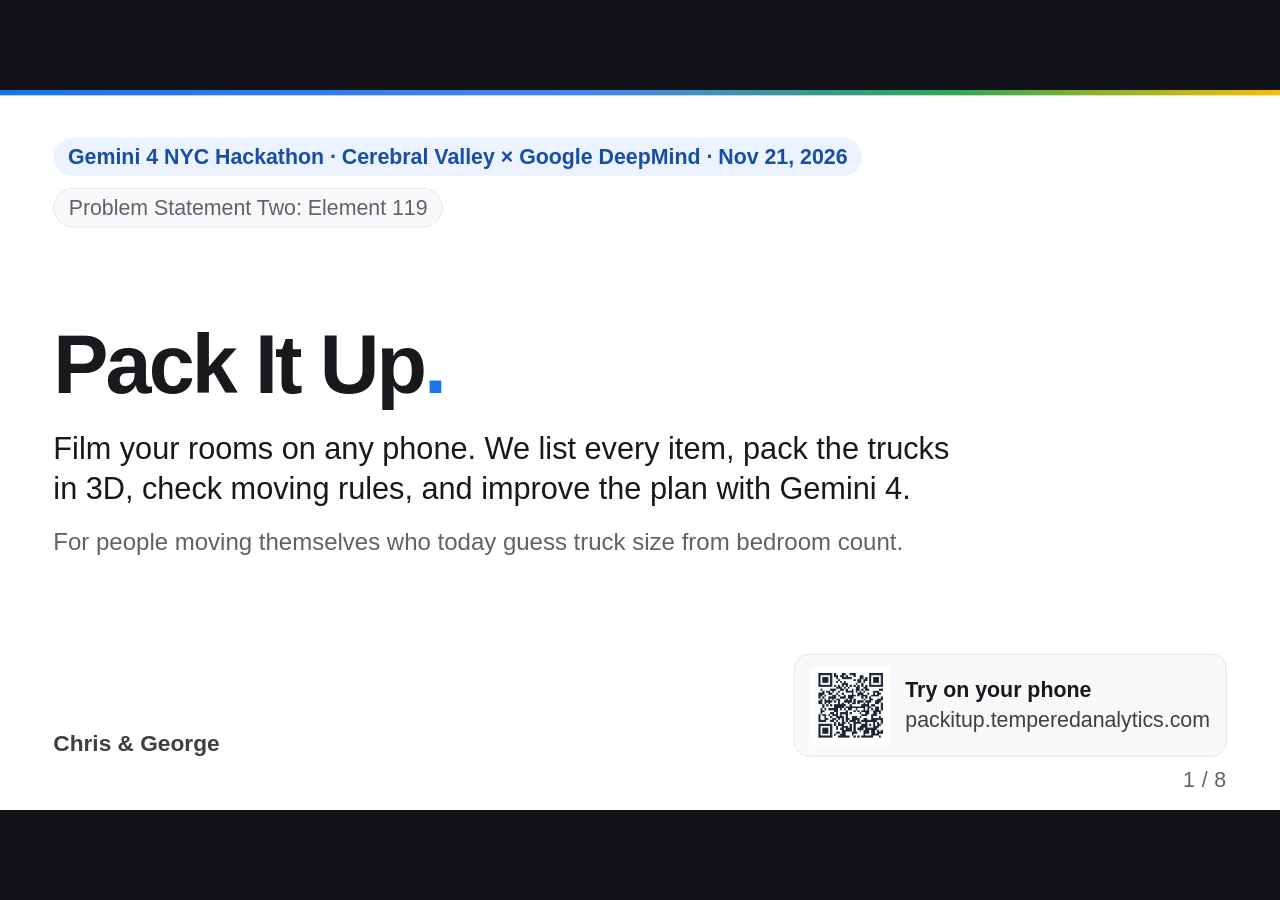
==== frontend/slides/index.html @ 06dc048f "Gemini-made judging deck and video copy; rule that demo outputs are made by Gemini - frontend/slides" ====
<!DOCTYPE html>
<!-- Generated by Gemini 4 Carbon (job `slides`, backend/llm/models.toml) on 2026-11-21 15:50 from scripts/slides/brief.md and prompt.md. Do not edit by hand: run python -m scripts.slides.build. -->
<html lang="en">
<head>
<meta charset="UTF-8">
<meta name="viewport" content="width=device-width, initial-scale=1.0">
<title>Pack It Up — Gemini 4 NYC Hackathon</title>
<style>
  :root {
    --bg-stage: #111318;
    --bg-slide: #FFFFFF;
    --surface: #F8F9FA;
    --surface-blue: #EDF3FE;
    --surface-green: #E6F4EA;
    --surface-amber: #FEF7E0;
    --ink: #17191C;
    --ink-body: #3C4043;
    --ink-muted: #5F6368;
    --blue: #1A73E8;
    --blue-dark: #174EA6;
    --blue-border: #AECBFA;
    --green: #137333;
    --green-border: #34A853;
    --amber-ink: #4A2C0A;
    --amber-border: #F9AB00;
    --border: #DADCE0;
    --font-sans: 'Google Sans', 'Product Sans', -apple-system, BlinkMacSystemFont, 'Segoe UI', Roboto, Helvetica, Arial, sans-serif;
    --font-mono: 'JetBrains Mono', ui-monospace, SFMono-Regular, Menlo, Monaco, Consolas, monospace;
  }

  * {
    box-sizing: border-box;
    margin: 0;
    padding: 0;
  }

  html, body {
    width: 100%;
    height: 100%;
    overflow: hidden;
    background: var(--bg-stage);
    font-family: var(--font-sans);
    color: var(--ink);
    -webkit-font-smoothing: antialiased;
    user-select: none;
  }

  #deck {
    width: 1920px;
    height: 1080px;
    position: fixed;
    left: 50%;
    top: 50%;
    transform: translate(-50%, -50%) scale(var(--scale, 1));
    transform-origin: center center;
  }

  .slide {
    width: 1920px;
    height: 1080px;
    background: var(--bg-slide);
    display: none;
    flex-direction: column;
    justify-content: space-between;
    padding: 56px 80px 80px 80px;
    position: relative;
    overflow: hidden;
  }

  .slide.active {
    display: flex;
  }

  /* Top accent bar */
  .slide::before {
    content: '';
    position: absolute;
    top: 0;
    left: 0;
    right: 0;
    height: 8px;
    background: linear-gradient(90deg, #1A73E8 0%, #4285F4 45%, #34A853 75%, #FBBC04 100%);
  }

  .slide-num {
    position: absolute;
    bottom: 26px;
    right: 80px;
    font-size: 32px;
    font-weight: 500;
    color: var(--ink-muted);
    font-variant-numeric: tabular-nums;
    letter-spacing: 0.02em;
  }

  /* Typography */
  h1 {
    font-size: 124px;
    font-weight: 800;
    line-height: 1.02;
    letter-spacing: -0.035em;
    color: var(--ink);
  }

  h2 {
    font-size: 64px;
    font-weight: 750;
    line-height: 1.08;
    letter-spacing: -0.025em;
    color: var(--ink);
  }

  p {
    font-size: 36px;
    line-height: 1.38;
    color: var(--ink-body);
  }

  code {
    font-family: var(--font-mono);
    font-size: 32px;
    background: rgba(26, 115, 232, 0.10);
    color: var(--blue-dark);
    padding: 2px 10px;
    border-radius: 8px;
    font-weight: 500;
  }

  a {
    color: var(--blue);
    text-decoration: none;
    user-select: text;
  }

  a:hover {
    text-decoration: underline;
  }

  /* Common Header Bar */
  .top-bar {
    display: flex;
    align-items: baseline;
    justify-content: space-between;
    gap: 32px;
    margin-bottom: 28px;
    flex-shrink: 0;
  }

  .pill {
    display: inline-flex;
    align-items: center;
    gap: 12px;
    font-size: 32px;
    font-weight: 600;
    padding: 10px 22px;
    border-radius: 999px;
    background: var(--surface-blue);
    color: var(--blue-dark);
  }

  .pill-neutral {
    background: var(--surface);
    color: var(--ink-muted);
    border: 1px solid var(--border);
    font-weight: 500;
  }

  /* Slide 1: Cover */
  .cover-top {
    display: flex;
    flex-wrap: wrap;
    align-items: center;
    gap: 18px;
    margin-top: 16px;
  }

  .cover-center {
    max-width: 1420px;
    margin: auto 0;
  }

  .cover-dot {
    color: var(--blue);
  }

  .cover-promise {
    font-size: 46px;
    font-weight: 500;
    line-height: 1.32;
    color: var(--ink);
    margin-top: 32px;
    max-width: 1360px;
  }

  .cover-sub {
    font-size: 36px;
    color: var(--ink-muted);
    margin-top: 24px;
  }

  .cover-bottom {
    display: flex;
    align-items: flex-end;
    justify-content: space-between;
    gap: 40px;
  }

  .team-line {
    font-size: 34px;
    font-weight: 600;
    color: var(--ink-body);
  }

  .qr-mini-card {
    display: flex;
    align-items: center;
    gap: 22px;
    background: var(--surface);
    border: 1px solid var(--border);
    border-radius: 22px;
    padding: 16px 24px;
  }

  .qr-mini-card img {
    width: 120px;
    height: 120px;
    display: block;
    border-radius: 8px;
  }

  .qr-mini-text {
    font-size: 32px;
    line-height: 1.28;
    color: var(--ink-body);
  }

  .qr-mini-text strong {
    display: block;
    color: var(--ink);
    font-weight: 700;
    margin-bottom: 4px;
  }

  /* Slide 2: Pipeline */
  .flow-wrap {
    display: flex;
    flex-direction: column;
    gap: 24px;
    flex: 1;
    justify-content: center;
  }

  .flow-row-4 {
    display: grid;
    grid-template-columns: repeat(4, 1fr);
    gap: 24px;
  }

  .flow-row-3 {
    display: grid;
    grid-template-columns: repeat(3, 1fr);
    gap: 24px;
  }

  .step-card {
    background: var(--surface);
    border: 1px solid var(--border);
    border-radius: 24px;
    padding: 26px 28px;
    display: flex;
    flex-direction: column;
    gap: 14px;
  }

  .step-card.ai-step {
    background: #F4F8FE;
    border: 2px solid var(--blue-border);
  }

  .step-head {
    display: flex;
    align-items: center;
    gap: 14px;
  }

  .step-idx {
    width: 48px;
    height: 48px;
    border-radius: 14px;
    background: var(--ink);
    color: #FFFFFF;
    font-size: 32px;
    font-weight: 700;
    display: inline-flex;
    align-items: center;
    justify-content: center;
    flex-shrink: 0;
  }

  .ai-step .step-idx {
    background: var(--blue);
  }

  .step-title {
    font-size: 36px;
    font-weight: 750;
    color: var(--ink);
    letter-spacing: -0.015em;
  }

  .model-tag {
    display: flex;
    flex-direction: column;
    align-items: flex-start;
    gap: 6px;
  }

  .model-name {
    font-size: 32px;
    font-weight: 700;
    color: var(--blue-dark);
  }

  .step-desc {
    font-size: 32px;
    line-height: 1.32;
    color: var(--ink-body);
  }

  /* Two-column Split Slides */
  .split {
    display: grid;
    align-items: center;
    gap: 64px;
    flex: 1;
    min-height: 0;
  }

  .split-capture {
    grid-template-columns: 1fr 500px;
  }

  .split-review {
    grid-template-columns: 790px 1fr;
    gap: 56px;
  }

  .split-neon {
    grid-template-columns: 590px 1fr;
    gap: 52px;
  }

  .split-models {
    grid-template-columns: 970px 1fr;
    gap: 44px;
  }

  .split-try {
    grid-template-columns: 1fr 540px;
    gap: 80px;
  }

  .copy-col {
    display: flex;
    flex-direction: column;
    align-items: flex-start;
    gap: 26px;
  }

  .callout-box {
    background: var(--surface);
    border: 1px solid var(--border);
    border-left: 7px solid var(--blue);
    border-radius: 18px;
    padding: 24px 28px;
    width: 100%;
  }

  .callout-box strong {
    display: block;
    font-size: 34px;
    color: var(--ink);
    margin-bottom: 6px;
  }

  .callout-box span {
    font-size: 34px;
    line-height: 1.35;
    color: var(--ink-body);
  }

  /* Phone & Desktop Frames */
  .phone-pair {
    display: flex;
    align-items: center;
    justify-content: center;
    gap: 36px;
  }

  .phone-frame {
    background: #17191C;
    padding: 14px;
    border-radius: 42px;
    box-shadow: 0 24px 56px rgba(17, 19, 24, 0.16);
    border: 2px solid #2D3136;
    display: inline-block;
  }

  .phone-frame img {
    height: 856px;
    width: auto;
    display: block;
    border-radius: 30px;
  }

  .phone-pair .phone-frame img {
    height: 836px;
    width: auto;
  }

  .desktop-frame {
    background: var(--surface);
    border: 2px solid var(--border);
    border-radius: 22px;
    overflow: hidden;
    box-shadow: 0 24px 60px rgba(17, 19, 24, 0.12);
    width: 100%;
  }

  .desktop-bar {
    height: 34px;
    background: #EBEEF2;
    border-bottom: 1px solid var(--border);
    display: flex;
    align-items: center;
    padding: 0 18px;
    gap: 10px;
  }

  .dot {
    width: 12px;
    height: 12px;
    border-radius: 50%;
    background: #C4C7CC;
  }

  .desktop-frame img {
    width: 100%;
    height: auto;
    display: block;
  }

  /* Slide 5: Score Comparison */
  .compare-stack {
    display: flex;
    flex-direction: column;
    gap: 18px;
    width: 100%;
  }

  .compare-card {
    border-radius: 20px;
    padding: 22px 26px;
    background: var(--surface);
    border: 1px solid var(--border);
  }

  .compare-card.after {
    background: var(--surface-green);
    border: 2px solid var(--green-border);
  }

  .compare-label {
    font-size: 32px;
    font-weight: 600;
    color: var(--ink-muted);
    margin-bottom: 4px;
  }

  .compare-card.after .compare-label {
    color: var(--green);
  }

  .compare-main {
    font-size: 42px;
    font-weight: 800;
    color: var(--ink);
    letter-spacing: -0.02em;
  }

  .compare-card.after .compare-main {
    color: #0D652D;
  }

  .compare-sub {
    font-size: 32px;
    font-weight: 500;
    color: var(--ink-body);
    margin-top: 4px;
  }

  .compare-card.after .compare-sub {
    color: var(--green);
    font-weight: 600;
  }

  /* Tables (Slides 6 & 7) */
  table {
    width: 100%;
    border-collapse: separate;
    border-spacing: 0;
    border: 1px solid var(--border);
    border-radius: 20px;
    overflow: hidden;
    background: #FFFFFF;
  }

  th, td {
    text-align: left;
    padding: 14px 22px;
    font-size: 32px;
    line-height: 1.26;
    border-bottom: 1px solid var(--border);
    vertical-align: top;
  }

  tr:last-child td {
    border-bottom: none;
  }

  th {
    background: var(--surface);
    font-weight: 700;
    color: var(--ink);
  }

  td {
    color: var(--ink-body);
  }

  td.model-col, td.metric-col {
    font-weight: 700;
    color: var(--ink);
  }

  tr.highlight-row td {
    background: var(--surface-blue);
    color: var(--blue-dark);
    font-weight: 700;
  }

  .caption-line {
    font-size: 32px;
    color: var(--ink-muted);
    margin-top: 16px;
  }

  /* Slide 7: Caveats */
  .eval-wrap {
    display: flex;
    flex-direction: column;
    justify-content: space-between;
    gap: 20px;
    flex: 1;
  }

  .caveat-banner {
    background: var(--surface-amber);
    border: 2px solid var(--amber-border);
    border-radius: 18px;
    padding: 18px 26px;
    font-size: 32px;
    line-height: 1.3;
    color: var(--amber-ink);
  }

  .caveat-banner strong {
    font-weight: 750;
  }

  /* Slide 8: Try It */
  .link-stack {
    display: flex;
    flex-direction: column;
    gap: 22px;
    width: 100%;
  }

  .link-card {
    padding: 24px 30px;
    border-radius: 22px;
    background: var(--surface);
    border: 1px solid var(--border);
  }

  .link-card.primary {
    background: var(--surface-blue);
    border: 2px solid var(--blue-border);
  }

  .link-label {
    font-size: 32px;
    font-weight: 600;
    color: var(--ink-muted);
    margin-bottom: 6px;
  }

  .link-card.primary .link-label {
    color: var(--blue-dark);
  }

  .link-url {
    font-size: 38px;
    font-weight: 750;
    word-break: break-all;
  }

  .qr-hero-card {
    background: #FFFFFF;
    border: 2px solid var(--border);
    border-radius: 32px;
    padding: 38px;
    text-align: center;
    box-shadow: 0 24px 60px rgba(17, 19, 24, 0.08);
  }

  .qr-hero-card img {
    width: 420px;
    height: 420px;
    display: block;
    margin: 0 auto;
    border-radius: 12px;
  }

  .qr-hero-label {
    font-size: 34px;
    font-weight: 700;
    color: var(--ink);
    margin-top: 22px;
  }

  @page {
    size: 1920px 1080px;
    margin: 0;
  }

  @media print {
    html, body {
      width: 1920px !important;
      height: auto !important;
      overflow: visible !important;
      background: #FFFFFF !important;
      -webkit-print-color-adjust: exact !important;
      print-color-adjust: exact !important;
    }

    #deck {
      position: static !important;
      width: 1920px !important;
      height: auto !important;
      transform: none !important;
    }

    .slide {
      display: flex !important;
      width: 1920px !important;
      height: 1080px !important;
      page-break-after: always !important;
      break-after: page !important;
      page-break-inside: avoid !important;
      break-inside: avoid !important;
    }

    .slide:last-child {
      page-break-after: auto !important;
      break-after: auto !important;
    }
  }
</style>
</head>
<body>

<main id="deck">

  <!-- Slide 1: Cover -->
  <section class="slide active" data-n="1">
    <div class="cover-top">
      <span class="pill">Gemini 4 NYC Hackathon · Cerebral Valley × Google DeepMind · Nov 21, 2026</span>
      <span class="pill pill-neutral">Problem Statement Two: Element 119</span>
    </div>

    <div class="cover-center">
      <h1>Pack It Up<span class="cover-dot">.</span></h1>
      <p class="cover-promise">
        Film your rooms on any phone. We list every item, pack the trucks in 3D, check moving rules, and improve the plan with Gemini 4.
      </p>
      <p class="cover-sub">
        For people moving themselves who today guess truck size from bedroom count.
      </p>
    </div>

    <div class="cover-bottom">
      <div class="team-line">Chris &amp; George</div>
      <div class="qr-mini-card">
        <img src="qr.png" alt="QR code for Pack It Up">
        <div class="qr-mini-text">
          <strong>Try on your phone</strong>
          packitup.temperedanalytics.com
        </div>
      </div>
    </div>

    <div class="slide-num">1 / 8</div>
  </section>

  <!-- Slide 2: How it works -->
  <section class="slide" data-n="2">
    <div class="top-bar">
      <h2>How it works</h2>
      <span class="pill">Phone footage to rule-checked 3D load</span>
    </div>

    <div class="flow-wrap">
      <div class="flow-row-4">
        <div class="step-card">
          <div class="step-head">
            <span class="step-idx">1</span>
            <span class="step-title">Film</span>
          </div>
          <p class="step-desc">Shoot photos or short clips per room on your phone.</p>
        </div>

        <div class="step-card ai-step">
          <div class="step-head">
            <span class="step-idx">2</span>
            <span class="step-title">Read</span>
          </div>
          <div class="model-tag">
            <span class="model-name">Gemini 4 Hydrogen</span>
            <code>gemini-4-hydrogen</code>
          </div>
          <p class="step-desc">One call per file: items, sizes, materials, handling flags.</p>
        </div>

        <div class="step-card ai-step">
          <div class="step-head">
            <span class="step-idx">3</span>
            <span class="step-title">Settle gaps</span>
          </div>
          <div class="model-tag">
            <span class="model-name">Gemini Decisions API</span>
            <code>gemini-decision-1</code>
          </div>
          <p class="step-desc">Applies confident answers; asks you the rest.</p>
        </div>

        <div class="step-card">
          <div class="step-head">
            <span class="step-idx">4</span>
            <span class="step-title">Check list</span>
          </div>
          <p class="step-desc">Edit counts, Move / Stays / Sell / Toss, or add missed items.</p>
        </div>
      </div>

      <div class="flow-row-3">
        <div class="step-card">
          <div class="step-head">
            <span class="step-idx">5</span>
            <span class="step-title">Pack &amp; score</span>
          </div>
          <p class="step-desc">3D solver packs; checker tests fit, 75% support, fragile, balance, doorways.</p>
        </div>

        <div class="step-card ai-step">
          <div class="step-head">
            <span class="step-idx">6</span>
            <span class="step-title">Improve plan</span>
          </div>
          <div class="model-tag">
            <span class="model-name">Gemini 4 Neon</span>
            <code>gemini-4-neon</code>
          </div>
          <p class="step-desc">Tunes solver settings up to 3 rounds; keeps best 0-violation load.</p>
        </div>

        <div class="step-card">
          <div class="step-head">
            <span class="step-idx">7</span>
            <span class="step-title">Inspect calls</span>
          </div>
          <p class="step-desc">Models page shows which Gemini model did every job.</p>
        </div>
      </div>
    </div>

    <div class="slide-num">2 / 8</div>
  </section>

  <!-- Slide 3: Film -->
  <section class="slide" data-n="3">
    <div class="split split-capture">
      <div class="copy-col">
        <span class="pill">Step 1 · /app/capture.html</span>
        <h2>Film your rooms</h2>
        <p>
          Take photos or short clips on any phone. Gemini 4 Hydrogen (<code>gemini-4-hydrogen</code>) reads each file in one call for catalog matches, size estimates, materials, and handling flags.
        </p>
        <div class="callout-box">
          <strong>Example move filmed at the venue today</strong>
          <span>2 rooms (1 clip + 1 photo each) → 52 items + 16 boxes (68 pieces).</span>
        </div>
      </div>

      <div style="display:flex; justify-content:center;">
        <div class="phone-frame">
          <img src="shots/capture.png" alt="Phone capture page showing 2 rooms filmed with 52 items and 16 boxes">
        </div>
      </div>
    </div>

    <div class="slide-num">3 / 8</div>
  </section>

  <!-- Slide 4: Check the list -->
  <section class="slide" data-n="4">
    <div class="split split-review">
      <div class="copy-col">
        <span class="pill">Steps 3 &amp; 4 · /app/review.html</span>
        <h2>Settle gaps &amp; check the list</h2>
        <p>
          Gemini Decisions API (<code>gemini-decision-1</code>) answers clear gap questions—same sofa seen twice, closer size, built-in shelving—and asks you the rest (11 answered here).
        </p>
        <p>
          Change quantities, mark Move / Stays / Sell / Toss, or add an item the camera missed.
        </p>
      </div>

      <div class="phone-pair">
        <div class="phone-frame">
          <img src="shots/review_answers.png" alt="Phone review page showing answered gap questions from the person and Decisions API">
        </div>
        <div class="phone-frame">
          <img src="shots/review_items.png" alt="Phone review page showing item sizes, weights, handling flags, and an added upright piano">
        </div>
      </div>
    </div>

    <div class="slide-num">4 / 8</div>
  </section>

  <!-- Slide 5: Neon plans the load -->
  <section class="slide" data-n="5">
    <div class="split split-neon">
      <div class="copy-col">
        <span class="pill">Steps 5 &amp; 6 · gemini-4-neon</span>
        <h2>Neon plans the load</h2>

        <div class="compare-stack">
          <div class="compare-card">
            <div class="compare-label">Plain solve</div>
            <div class="compare-main">2 × U-Haul 26 ft</div>
            <div class="compare-sub">Score 91.5 / 100 · 0 rules broken</div>
          </div>

          <div class="compare-card after">
            <div class="compare-label">After Gemini 4 Neon</div>
            <div class="compare-main">1 × U-Haul 26 ft</div>
            <div class="compare-sub">Score 95.2 / 100 · 0 rules broken</div>
          </div>
        </div>

        <p style="font-size:33px;">
          Gemini 4 Neon adjusts solver settings across 3 rounds, fitting all 68 pieces into one truck with no rules broken.
        </p>
      </div>

      <div>
        <div class="desktop-frame">
          <div class="desktop-bar">
            <span class="dot"></span><span class="dot"></span><span class="dot"></span>
          </div>
          <img src="shots/plan_neon.png" alt="3D truck plan after Gemini 4 Neon showing 1 U-Haul 26 ft truck, score 95.2, and 0 rule violations">
        </div>
      </div>
    </div>

    <div class="slide-num">5 / 8</div>
  </section>

  <!-- Slide 6: Which model did what -->
  <section class="slide" data-n="6">
    <div class="top-bar">
      <h2>Which model did what</h2>
      <span class="pill">This slide deck was made with Gemini 4 Carbon</span>
    </div>

    <div class="split split-models">
      <div>
        <table>
          <thead>
            <tr>
              <th style="width:58%;">Job</th>
              <th style="width:42%;">Model</th>
            </tr>
          </thead>
          <tbody>
            <tr>
              <td>Read photos and clips into an inventory</td>
              <td class="model-col">Gemini 4 Hydrogen</td>
            </tr>
            <tr>
              <td>Answer gap questions with calibrated confidence</td>
              <td class="model-col">Gemini Decisions API (<code>gemini-decision-1</code>)</td>
            </tr>
            <tr>
              <td>Improve the packing plan from the checker's result</td>
              <td class="model-col">Gemini 4 Neon</td>
            </tr>
            <tr>
              <td>Moving-supply shopping agent (Shopify <code>shop.dev</code> bonus track)</td>
              <td class="model-col">Gemini 4 Neon</td>
            </tr>
            <tr>
              <td>Narration of the demo video</td>
              <td class="model-col">Gemini text-to-speech</td>
            </tr>
            <tr class="highlight-row">
              <td>This slide deck</td>
              <td>Gemini 4 Carbon</td>
            </tr>
          </tbody>
        </table>
      </div>

      <div>
        <div class="desktop-frame">
          <div class="desktop-bar">
            <span class="dot"></span><span class="dot"></span><span class="dot"></span>
          </div>
          <img src="shots/models.png" alt="Models page showing calls, time and tokens per Gemini model">
        </div>
        <div class="caption-line">Every move logs its calls on <code>/app/models.html</code>.</div>
      </div>
    </div>

    <div class="slide-num">6 / 8</div>
  </section>

  <!-- Slide 7: What we measured -->
  <section class="slide" data-n="7">
    <div class="top-bar">
      <h2>What we measured</h2>
      <span class="pill pill-neutral">26 moves from 16 footage sets today (15:31 rebuild)</span>
    </div>

    <div class="eval-wrap">
      <table>
        <thead>
          <tr>
            <th style="width:18%;">Area</th>
            <th style="width:29%;">Result</th>
            <th style="width:53%;">Caveat</th>
          </tr>
        </thead>
        <tbody>
          <tr>
            <td class="metric-col">0-violation plans</td>
            <td class="metric-col">Ours 16 / 16 vs. <code>py3dbp</code> 3 / 16<br><span style="font-weight:500; color:var(--ink-body);">(0 vs. 298 broken over 26 moves)</span></td>
            <td>1 move per footage set. At 15:30 we relaxed 1 rule for moves under 30 pieces (2 stocked destination stores, not 3); before that, 2 of 24 broke it. The rule changed, not the plans.</td>
          </tr>
          <tr>
            <td class="metric-col">Gemini 4 Neon</td>
            <td class="metric-col">Raised score on 9 of 14 sets</td>
            <td>Scored before that 15:30 rule change; on the other 5 sets, the starting plan was already best.</td>
          </tr>
          <tr>
            <td class="metric-col">Inventory</td>
            <td class="metric-col">67%–75% recall · 84%–90% precision</td>
            <td>8 runs vs. an in-person count in 1 venue lounge (51 movable things). One room only: a first reading, not measured accuracy.</td>
          </tr>
          <tr>
            <td class="metric-col">Decisions API</td>
            <td class="metric-col">4 / 4 auto-applied correct<br><span style="font-weight:500; color:var(--ink-body);">2 / 5 low-confidence correct</span></td>
            <td>Graded in person in that lounge; calibrated confidence separated what to apply from what to ask.</td>
          </tr>
        </tbody>
      </table>

      <div class="caveat-banner">
        <strong>Caveats across all numbers:</strong> Mostly hackathon venue rooms, not homes · Item sizes are model estimates or catalog values, not measured · The checker's rules are ours.
      </div>
    </div>

    <div class="slide-num">7 / 8</div>
  </section>

  <!-- Slide 8: Try it yourself -->
  <section class="slide" data-n="8">
    <div class="split split-try">
      <div class="copy-col">
        <span class="pill">Live demo &amp; open source</span>
        <h2 style="font-size:80px;">Try it yourself</h2>
        <p>
          Film a room on your phone, check the list, and pack a truck while the demo laptop runs.
        </p>

        <div class="link-stack">
          <div class="link-card primary">
            <div class="link-label">On your phone (works while the demo laptop runs)</div>
            <div class="link-url">
              <a href="https://packitup.temperedanalytics.com" target="_blank" rel="noopener">https://packitup.temperedanalytics.com</a>
            </div>
          </div>

          <div class="link-card">
            <div class="link-label">Code on GitHub</div>
            <div class="link-url">
              <a href="https://github.com/TallGibbs/Pack-It-Up" target="_blank" rel="noopener">https://github.com/TallGibbs/Pack-It-Up</a>
            </div>
          </div>
        </div>

        <p style="font-size:32px; color:var(--ink-muted);">
          Pack It Up · Chris &amp; George · All code written at Gemini 4 NYC
        </p>
      </div>

      <div style="display:flex; justify-content:center;">
        <div class="qr-hero-card">
          <img src="qr.png" alt="QR code for https://packitup.temperedanalytics.com">
          <div class="qr-hero-label">Scan to open on your phone</div>
        </div>
      </div>
    </div>

    <div class="slide-num">8 / 8</div>
  </section>

</main>

<script>
  (function () {
    const deck = document.getElementById('deck');
    const slides = Array.from(document.querySelectorAll('.slide'));
    const total = slides.length;
    let current = 1;

    function fitStage() {
      const sx = window.innerWidth / 1920;
      const sy = window.innerHeight / 1080;
      const scale = Math.min(sx, sy);
      deck.style.setProperty('--scale', scale);
    }

    function readHashSlide() {
      const match = window.location.hash.match(/^#slide=(\d+)$/i);
      if (!match) return null;
      const n = parseInt(match[1], 10);
      return n >= 1 && n <= total ? n : null;
    }

    function goTo(n, updateHash) {
      const target = Math.max(1, Math.min(total, n));
      current = target;
      slides.forEach((s, idx) => {
        s.classList.toggle('active', idx + 1 === current);
      });
      if (updateHash !== false) {
        const expected = '#slide=' + current;
        if (window.location.hash !== expected) {
          window.location.hash = expected;
        }
      }
    }

    window.addEventListener('resize', fitStage);

    window.addEventListener('hashchange', function () {
      const n = readHashSlide();
      if (n !== null && n !== current) {
        goTo(n, false);
      }
    });

    window.addEventListener('keydown', function (e) {
      if (e.key === 'ArrowRight' || e.key === ' ' || e.key === 'PageDown') {
        e.preventDefault();
        if (current < total) goTo(current + 1);
      } else if (e.key === 'ArrowLeft' || e.key === 'PageUp') {
        e.preventDefault();
        if (current > 1) goTo(current - 1);
      } else if (e.key === 'Home') {
        e.preventDefault();
        goTo(1);
      } else if (e.key === 'End') {
        e.preventDefault();
        goTo(total);
      }
    });

    document.addEventListener('click', function (e) {
      if (e.target.closest('a')) return;
      if (e.metaKey || e.ctrlKey || e.altKey || e.shiftKey) return;
      const sel = window.getSelection && window.getSelection().toString();
      if (sel && sel.length > 0) return;
      if (current < total) {
        goTo(current + 1);
      }
    });

    fitStage();
    const initial = readHashSlide();
    goTo(initial !== null ? initial : 1, true);
  })();
</script>
</body>
</html>
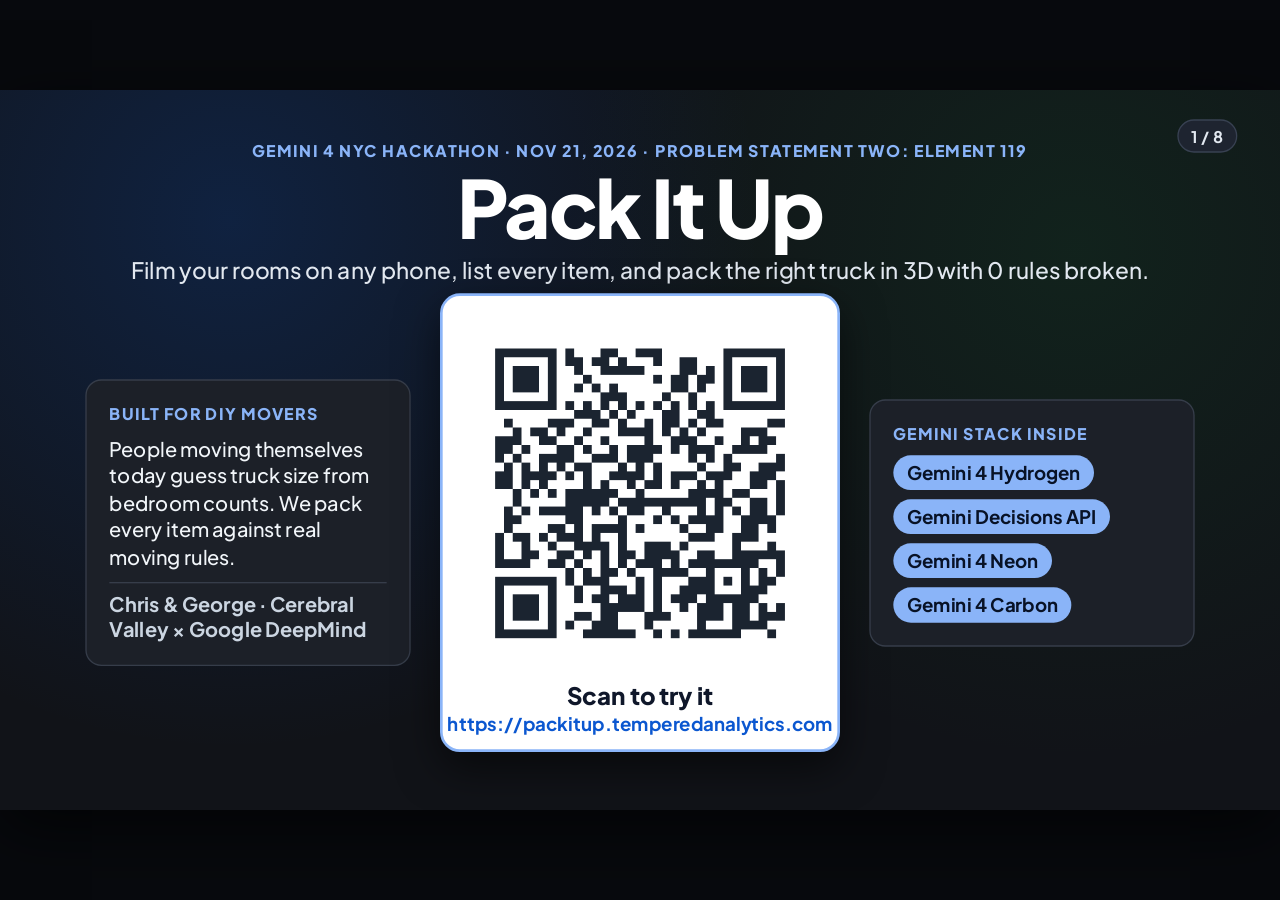
==== commit 2fc796f5: "Slides: Gemini 4 Carbon deck, round 3 (dense layout, own theme, QR on every slide); video lines and " ====
--- a/frontend/slides/index.html
+++ b/frontend/slides/index.html
@@ -1,34 +1,34 @@
 <!DOCTYPE html>
-<!-- Generated by Gemini 4 Carbon (job `slides`, backend/llm/models.toml) on 2026-11-21 15:50 from scripts/slides/brief.md and prompt.md. Do not edit by hand: run python -m scripts.slides.build. -->
+<!-- Generated by Gemini 4 Carbon (job `slides`, backend/llm/models.toml) on 2026-11-21 16:18 from scripts/slides/brief.md and prompt.md. Do not edit by hand: run python -m scripts.slides.build. -->
+<!-- Generated by Gemini 4 Carbon (job `slides`, backend/llm/models.toml) on 2026-11-21 16:13 from scripts/slides/brief.md and prompt.md. Do not edit by hand: run python -m scripts.slides.build. -->
 <html lang="en">
 <head>
-<meta charset="UTF-8">
-<meta name="viewport" content="width=device-width, initial-scale=1.0">
+<meta charset="utf-8">
+<meta name="viewport" content="width=device-width, initial-scale=1">
 <title>Pack It Up — Gemini 4 NYC Hackathon</title>
+<link rel="preconnect" href="https://fonts.googleapis.com">
+<link rel="preconnect" href="https://fonts.gstatic.com" crossorigin>
+<link href="https://fonts.googleapis.com/css2?family=Plus+Jakarta+Sans:wght@500;600;700;800&display=swap" rel="stylesheet">
 <style>
   :root {
-    --bg-stage: #111318;
-    --bg-slide: #FFFFFF;
-    --surface: #F8F9FA;
-    --surface-blue: #EDF3FE;
-    --surface-green: #E6F4EA;
-    --surface-amber: #FEF7E0;
-    --ink: #17191C;
-    --ink-body: #3C4043;
-    --ink-muted: #5F6368;
-    --blue: #1A73E8;
-    --blue-dark: #174EA6;
-    --blue-border: #AECBFA;
-    --green: #137333;
-    --green-border: #34A853;
-    --amber-ink: #4A2C0A;
-    --amber-border: #F9AB00;
-    --border: #DADCE0;
-    --font-sans: 'Google Sans', 'Product Sans', -apple-system, BlinkMacSystemFont, 'Segoe UI', Roboto, Helvetica, Arial, sans-serif;
-    --font-mono: 'JetBrains Mono', ui-monospace, SFMono-Regular, Menlo, Monaco, Consolas, monospace;
-  }
-
-  * {
+    --font: 'Plus Jakarta Sans', system-ui, -apple-system, BlinkMacSystemFont, 'Segoe UI', Roboto, sans-serif;
+    --cobalt: #0B57D0;
+    --cobalt-soft: #E8F0FE;
+    --sky: #8AB4F8;
+    --emerald: #137333;
+    --emerald-soft: #E6F4EA;
+    --mint-bright: #81C995;
+    --dark-bg: #111318;
+    --dark-card: #1C2028;
+    --dark-border: #363D4A;
+    --light-bg: #F8FAFC;
+    --tint-bg: #EBF1FB;
+    --ink: #0F172A;
+    --ink-body: #1E293B;
+    --scale: 1;
+  }
+
+  *, *::before, *::after {
     box-sizing: border-box;
     margin: 0;
     padding: 0;
@@ -37,33 +37,39 @@
   html, body {
     width: 100%;
     height: 100%;
+    background: #07090D;
+    font-family: var(--font);
     overflow: hidden;
-    background: var(--bg-stage);
-    font-family: var(--font-sans);
-    color: var(--ink);
+    user-select: none;
     -webkit-font-smoothing: antialiased;
-    user-select: none;
-  }
-
-  #deck {
+  }
+
+  .stage {
+    width: 100vw;
+    height: 100vh;
+    display: flex;
+    align-items: center;
+    justify-content: center;
+    overflow: hidden;
+  }
+
+  .deck {
     width: 1920px;
     height: 1080px;
-    position: fixed;
-    left: 50%;
-    top: 50%;
-    transform: translate(-50%, -50%) scale(var(--scale, 1));
+    position: relative;
+    transform: scale(var(--scale));
     transform-origin: center center;
+    flex-shrink: 0;
+    box-shadow: 0 28px 90px rgba(0, 0, 0, 0.65);
   }
 
   .slide {
     width: 1920px;
     height: 1080px;
-    background: var(--bg-slide);
+    position: relative;
     display: none;
     flex-direction: column;
-    justify-content: space-between;
-    padding: 56px 80px 80px 80px;
-    position: relative;
+    padding: 76px 128px 160px 128px;
     overflow: hidden;
   }
 
@@ -71,574 +77,699 @@
     display: flex;
   }
 
-  /* Top accent bar */
-  .slide::before {
-    content: '';
+  /* Slide surface themes */
+  .theme-dark {
+    background:
+      radial-gradient(circle at 18% 18%, rgba(11, 87, 208, 0.22), transparent 44%),
+      radial-gradient(circle at 84% 22%, rgba(19, 115, 51, 0.16), transparent 42%),
+      var(--dark-bg);
+    color: #F8FAFC;
+  }
+
+  .theme-light {
+    background: var(--light-bg);
+    color: var(--ink);
+  }
+
+  .theme-tint {
+    background: var(--tint-bg);
+    color: var(--ink);
+  }
+
+  /* Slide counter: always top-right, never bottom-right */
+  .slide-counter {
     position: absolute;
-    top: 0;
-    left: 0;
-    right: 0;
-    height: 8px;
-    background: linear-gradient(90deg, #1A73E8 0%, #4285F4 45%, #34A853 75%, #FBBC04 100%);
-  }
-
-  .slide-num {
+    top: 44px;
+    right: 64px;
+    font-size: 24px;
+    font-weight: 700;
+    letter-spacing: 0.04em;
+    padding: 8px 18px;
+    border-radius: 999px;
+    z-index: 20;
+  }
+
+  .theme-dark .slide-counter {
+    background: #1E2430;
+    color: #E2E8F0;
+    border: 2px solid #384152;
+  }
+
+  .theme-light .slide-counter,
+  .theme-tint .slide-counter {
+    background: #FFFFFF;
+    color: var(--ink);
+    border: 2px solid #94A3B8;
+  }
+
+  /* Header rhythm */
+  .slide-header {
+    margin-bottom: 22px;
+    max-width: 1664px;
+  }
+
+  .eyebrow {
+    font-size: 24px;
+    font-weight: 800;
+    text-transform: uppercase;
+    letter-spacing: 0.09em;
+    line-height: 1.2;
+    margin-bottom: 10px;
+  }
+
+  .theme-dark .eyebrow {
+    color: var(--sky);
+  }
+
+  .theme-light .eyebrow,
+  .theme-tint .eyebrow {
+    color: var(--cobalt);
+  }
+
+  .headline {
+    font-size: 70px;
+    font-weight: 800;
+    line-height: 1.06;
+    letter-spacing: -0.03em;
+    white-space: nowrap;
+  }
+
+  /* Persistent Bottom-Right QR Badge on Slides 2 to 8 */
+  .qr-corner {
     position: absolute;
-    bottom: 26px;
-    right: 80px;
-    font-size: 32px;
-    font-weight: 500;
-    color: var(--ink-muted);
-    font-variant-numeric: tabular-nums;
-    letter-spacing: 0.02em;
-  }
-
-  /* Typography */
-  h1 {
-    font-size: 124px;
-    font-weight: 800;
-    line-height: 1.02;
-    letter-spacing: -0.035em;
+    right: 64px;
+    bottom: 64px;
+    display: flex;
+    align-items: center;
+    gap: 18px;
+    z-index: 30;
+  }
+
+  .qr-corner-label {
+    font-size: 26px;
+    font-weight: 800;
+    line-height: 1.15;
+    text-align: right;
+    padding: 12px 18px;
+    border-radius: 14px;
+  }
+
+  .theme-dark .qr-corner-label {
+    background: #1E2430;
+    color: #F8FAFC;
+    border: 2px solid #475569;
+  }
+
+  .theme-light .qr-corner-label,
+  .theme-tint .qr-corner-label {
+    background: #FFFFFF;
     color: var(--ink);
-  }
-
-  h2 {
-    font-size: 64px;
-    font-weight: 750;
-    line-height: 1.08;
-    letter-spacing: -0.025em;
-    color: var(--ink);
-  }
-
-  p {
-    font-size: 36px;
-    line-height: 1.38;
-    color: var(--ink-body);
-  }
-
-  code {
-    font-family: var(--font-mono);
-    font-size: 32px;
-    background: rgba(26, 115, 232, 0.10);
-    color: var(--blue-dark);
-    padding: 2px 10px;
-    border-radius: 8px;
-    font-weight: 500;
-  }
-
-  a {
-    color: var(--blue);
-    text-decoration: none;
-    user-select: text;
-  }
-
-  a:hover {
-    text-decoration: underline;
-  }
-
-  /* Common Header Bar */
-  .top-bar {
-    display: flex;
-    align-items: baseline;
-    justify-content: space-between;
-    gap: 32px;
-    margin-bottom: 28px;
-    flex-shrink: 0;
-  }
-
+    border: 2px solid #64748B;
+  }
+
+  .qr-corner-card {
+    width: 220px;
+    height: 220px;
+    background: #FFFFFF;
+    border: 3px solid #475569;
+    border-radius: 20px;
+    padding: 14px;
+    display: flex;
+    align-items: center;
+    justify-content: center;
+    box-shadow: 0 12px 28px rgba(15, 23, 42, 0.18);
+  }
+
+  .qr-corner-card img {
+    width: 100%;
+    height: 100%;
+    object-fit: contain;
+    display: block;
+  }
+
+  /* Pills */
   .pill {
     display: inline-flex;
     align-items: center;
-    gap: 12px;
-    font-size: 32px;
-    font-weight: 600;
-    padding: 10px 22px;
+    padding: 8px 18px;
     border-radius: 999px;
-    background: var(--surface-blue);
-    color: var(--blue-dark);
+    font-size: 24px;
+    font-weight: 700;
+    line-height: 1.15;
+    width: fit-content;
+  }
+
+  .pill-gemini {
+    background: var(--cobalt);
+    color: #FFFFFF;
+  }
+
+  .theme-dark .pill-gemini {
+    background: var(--sky);
+    color: #081226;
   }
 
   .pill-neutral {
-    background: var(--surface);
-    color: var(--ink-muted);
-    border: 1px solid var(--border);
+    background: #1E293B;
+    color: #FFFFFF;
+  }
+
+  /* ==================== SLIDE 1: COVER ==================== */
+  .cover-wrap {
+    flex: 1;
+    display: flex;
+    flex-direction: column;
+    align-items: center;
+    justify-content: space-between;
+  }
+
+  .cover-top {
+    text-align: center;
+    max-width: 1580px;
+  }
+
+  .cover-title {
+    font-size: 120px;
+    font-weight: 800;
+    letter-spacing: -0.03em;
+    line-height: 1.0;
+    color: #FFFFFF;
+    margin: 8px 0 14px 0;
+  }
+
+  .cover-promise {
+    font-size: 34px;
     font-weight: 500;
-  }
-
-  /* Slide 1: Cover */
-  .cover-top {
-    display: flex;
-    flex-wrap: wrap;
+    color: #E2E8F0;
+    line-height: 1.3;
+  }
+
+  .cover-stage {
+    width: 100%;
+    display: grid;
+    grid-template-columns: 1fr 600px 1fr;
+    gap: 44px;
     align-items: center;
+    margin-top: 12px;
+  }
+
+  .cover-side-card {
+    background: var(--dark-card);
+    border: 2px solid var(--dark-border);
+    border-radius: 24px;
+    padding: 34px;
+    display: flex;
+    flex-direction: column;
     gap: 18px;
-    margin-top: 16px;
-  }
-
-  .cover-center {
-    max-width: 1420px;
-    margin: auto 0;
-  }
-
-  .cover-dot {
-    color: var(--blue);
-  }
-
-  .cover-promise {
-    font-size: 46px;
+  }
+
+  .cover-side-title {
+    font-size: 24px;
+    font-weight: 800;
+    text-transform: uppercase;
+    letter-spacing: 0.08em;
+    color: var(--sky);
+  }
+
+  .cover-side-body {
+    font-size: 30px;
     font-weight: 500;
-    line-height: 1.32;
+    line-height: 1.35;
+    color: #F1F5F9;
+  }
+
+  .cover-side-meta {
+    font-size: 30px;
+    font-weight: 700;
+    color: #CBD5E1;
+    padding-top: 12px;
+    border-top: 2px solid var(--dark-border);
+  }
+
+  .cover-model-list {
+    display: flex;
+    flex-direction: column;
+    gap: 14px;
+  }
+
+  .cover-model-list .pill {
+    font-size: 28px;
+    padding: 10px 20px;
+  }
+
+  .cover-qr-hero {
+    background: #FFFFFF;
+    border: 4px solid var(--sky);
+    border-radius: 30px;
+    padding: 26px 30px 22px 30px;
+    display: flex;
+    flex-direction: column;
+    align-items: center;
+    text-align: center;
+    box-shadow: 0 24px 64px rgba(0, 0, 0, 0.55);
+  }
+
+  .cover-qr-hero img {
+    width: 540px;
+    height: 540px;
+    object-fit: contain;
+    display: block;
+    background: #FFFFFF;
+  }
+
+  .cover-qr-cta {
+    font-size: 36px;
+    font-weight: 800;
     color: var(--ink);
-    margin-top: 32px;
-    max-width: 1360px;
-  }
-
-  .cover-sub {
-    font-size: 36px;
-    color: var(--ink-muted);
-    margin-top: 24px;
-  }
-
-  .cover-bottom {
-    display: flex;
-    align-items: flex-end;
-    justify-content: space-between;
-    gap: 40px;
-  }
-
-  .team-line {
-    font-size: 34px;
-    font-weight: 600;
-    color: var(--ink-body);
-  }
-
-  .qr-mini-card {
-    display: flex;
-    align-items: center;
-    gap: 22px;
-    background: var(--surface);
-    border: 1px solid var(--border);
-    border-radius: 22px;
-    padding: 16px 24px;
-  }
-
-  .qr-mini-card img {
-    width: 120px;
-    height: 120px;
-    display: block;
-    border-radius: 8px;
-  }
-
-  .qr-mini-text {
-    font-size: 32px;
-    line-height: 1.28;
-    color: var(--ink-body);
-  }
-
-  .qr-mini-text strong {
-    display: block;
-    color: var(--ink);
+    margin-top: 12px;
+    line-height: 1.15;
+  }
+
+  .cover-qr-url {
+    font-size: 28px;
     font-weight: 700;
-    margin-bottom: 4px;
-  }
-
-  /* Slide 2: Pipeline */
-  .flow-wrap {
+    color: var(--cobalt);
+    margin-top: 4px;
+    text-decoration: none;
+  }
+
+  /* ==================== SLIDE 2: HOW IT WORKS ==================== */
+  .steps-layout {
     display: flex;
     flex-direction: column;
     gap: 24px;
-    flex: 1;
-    justify-content: center;
-  }
-
-  .flow-row-4 {
+  }
+
+  .steps-row-top {
     display: grid;
     grid-template-columns: repeat(4, 1fr);
     gap: 24px;
   }
 
-  .flow-row-3 {
+  .steps-row-bottom {
     display: grid;
-    grid-template-columns: repeat(3, 1fr);
+    grid-template-columns: repeat(3, 398px);
     gap: 24px;
   }
 
   .step-card {
-    background: var(--surface);
-    border: 1px solid var(--border);
-    border-radius: 24px;
-    padding: 26px 28px;
+    background: #FFFFFF;
+    border: 3px solid #94A3B8;
+    border-radius: 22px;
+    padding: 24px 26px;
+    height: 312px;
+    display: flex;
+    flex-direction: column;
+    justify-content: space-between;
+  }
+
+  .step-card.gemini-step {
+    border-color: var(--cobalt);
+    background: #F5F8FF;
+  }
+
+  .step-top {
+    display: flex;
+    align-items: baseline;
+    gap: 16px;
+  }
+
+  .step-num {
+    font-size: 72px;
+    font-weight: 800;
+    line-height: 0.95;
+    color: var(--cobalt);
+  }
+
+  .step-title {
+    font-size: 44px;
+    font-weight: 800;
+    line-height: 1.1;
+    color: var(--ink);
+  }
+
+  .step-body {
+    font-size: 30px;
+    font-weight: 500;
+    line-height: 1.28;
+    color: var(--ink-body);
+  }
+
+  /* ==================== SCREENSHOT SLIDES (3, 4, 5) ==================== */
+  .shot-split {
+    display: grid;
+    gap: 48px;
+    align-items: start;
+  }
+
+  .shot-split-film {
+    grid-template-columns: 796px 1fr;
+  }
+
+  .shot-split-review {
+    grid-template-columns: 788px 1fr;
+  }
+
+  .shot-split-neon {
+    grid-template-columns: 850px 1fr;
+    gap: 38px;
+  }
+
+  .phones-pair {
+    display: flex;
+    gap: 28px;
+    align-items: stretch;
+  }
+
+  .phone-frame {
+    width: 380px;
+    height: 644px;
+    background: #F8F8F6;
+    border: 3px solid var(--ink);
+    border-radius: 28px;
+    padding: 12px;
+    display: flex;
+    align-items: center;
+    justify-content: center;
+    box-shadow: 0 14px 32px rgba(15, 23, 42, 0.12);
+    overflow: hidden;
+    flex-shrink: 0;
+  }
+
+  .phone-frame img {
+    width: 100%;
+    height: 100%;
+    object-fit: contain;
+    display: block;
+    border-radius: 18px;
+  }
+
+  .move-summary-card {
+    width: 388px;
+    height: 644px;
+    background: #FFFFFF;
+    border: 3px solid var(--cobalt);
+    border-radius: 28px;
+    padding: 32px 28px;
+    display: flex;
+    flex-direction: column;
+    justify-content: space-between;
+  }
+
+  .move-summary-stat {
+    font-size: 96px;
+    font-weight: 800;
+    line-height: 1.0;
+    color: var(--cobalt);
+    letter-spacing: -0.03em;
+  }
+
+  .laptop-frame {
+    width: 850px;
+    height: 620px;
+    border: 3px solid #64748B;
+    border-radius: 22px;
+    overflow: hidden;
+    background: #FFFFFF;
+    box-shadow: 0 18px 44px rgba(0, 0, 0, 0.4);
+  }
+
+  .laptop-frame img {
+    width: 100%;
+    height: 100%;
+    object-fit: cover;
+    object-position: top;
+    display: block;
+  }
+
+  .callouts-stack {
     display: flex;
     flex-direction: column;
     gap: 14px;
   }
 
-  .step-card.ai-step {
-    background: #F4F8FE;
-    border: 2px solid var(--blue-border);
-  }
-
-  .step-head {
-    display: flex;
-    align-items: center;
-    gap: 14px;
-  }
-
-  .step-idx {
-    width: 48px;
-    height: 48px;
-    border-radius: 14px;
-    background: var(--ink);
+  .callout-card {
+    background: #FFFFFF;
+    border: 2px solid #94A3B8;
+    border-left: 8px solid var(--cobalt);
+    border-radius: 18px;
+    padding: 14px 24px;
+  }
+
+  .theme-dark .callout-card {
+    background: var(--dark-card);
+    border: 2px solid var(--dark-border);
+    border-left: 8px solid var(--sky);
+  }
+
+  .theme-dark .callout-card.callout-green {
+    border-left-color: var(--mint-bright);
+  }
+
+  .callout-title {
+    font-size: 44px;
+    font-weight: 800;
+    line-height: 1.08;
+    margin-bottom: 4px;
+  }
+
+  .theme-dark .callout-title {
     color: #FFFFFF;
-    font-size: 32px;
-    font-weight: 700;
-    display: inline-flex;
-    align-items: center;
-    justify-content: center;
-    flex-shrink: 0;
-  }
-
-  .ai-step .step-idx {
-    background: var(--blue);
-  }
-
-  .step-title {
-    font-size: 36px;
-    font-weight: 750;
-    color: var(--ink);
-    letter-spacing: -0.015em;
-  }
-
-  .model-tag {
+  }
+
+  .callout-body {
+    font-size: 30px;
+    font-weight: 500;
+    line-height: 1.24;
+  }
+
+  .theme-light .callout-body,
+  .theme-tint .callout-body {
+    color: var(--ink-body);
+  }
+
+  .theme-dark .callout-body {
+    color: #E2E8F0;
+  }
+
+  /* ==================== SLIDE 6: MODELS ==================== */
+  .models-split {
+    display: grid;
+    grid-template-columns: 820px 1fr;
+    gap: 28px;
+    align-items: start;
+  }
+
+  .models-left {
     display: flex;
     flex-direction: column;
-    align-items: flex-start;
-    gap: 6px;
-  }
-
-  .model-name {
-    font-size: 32px;
-    font-weight: 700;
-    color: var(--blue-dark);
-  }
-
-  .step-desc {
-    font-size: 32px;
-    line-height: 1.32;
-    color: var(--ink-body);
-  }
-
-  /* Two-column Split Slides */
-  .split {
-    display: grid;
-    align-items: center;
-    gap: 64px;
-    flex: 1;
-    min-height: 0;
-  }
-
-  .split-capture {
-    grid-template-columns: 1fr 500px;
-  }
-
-  .split-review {
-    grid-template-columns: 790px 1fr;
-    gap: 56px;
-  }
-
-  .split-neon {
-    grid-template-columns: 590px 1fr;
-    gap: 52px;
-  }
-
-  .split-models {
-    grid-template-columns: 970px 1fr;
-    gap: 44px;
-  }
-
-  .split-try {
-    grid-template-columns: 1fr 540px;
-    gap: 80px;
-  }
-
-  .copy-col {
-    display: flex;
-    flex-direction: column;
-    align-items: flex-start;
-    gap: 26px;
-  }
-
-  .callout-box {
-    background: var(--surface);
-    border: 1px solid var(--border);
-    border-left: 7px solid var(--blue);
-    border-radius: 18px;
-    padding: 24px 28px;
-    width: 100%;
-  }
-
-  .callout-box strong {
-    display: block;
-    font-size: 34px;
-    color: var(--ink);
-    margin-bottom: 6px;
-  }
-
-  .callout-box span {
-    font-size: 34px;
-    line-height: 1.35;
-    color: var(--ink-body);
-  }
-
-  /* Phone & Desktop Frames */
-  .phone-pair {
-    display: flex;
-    align-items: center;
-    justify-content: center;
-    gap: 36px;
-  }
-
-  .phone-frame {
-    background: #17191C;
-    padding: 14px;
-    border-radius: 42px;
-    box-shadow: 0 24px 56px rgba(17, 19, 24, 0.16);
-    border: 2px solid #2D3136;
-    display: inline-block;
-  }
-
-  .phone-frame img {
-    height: 856px;
-    width: auto;
-    display: block;
-    border-radius: 30px;
-  }
-
-  .phone-pair .phone-frame img {
-    height: 836px;
-    width: auto;
-  }
-
-  .desktop-frame {
-    background: var(--surface);
-    border: 2px solid var(--border);
+    gap: 16px;
+  }
+
+  .models-shot-frame {
+    width: 820px;
+    height: 600px;
+    border: 3px solid var(--ink);
     border-radius: 22px;
     overflow: hidden;
-    box-shadow: 0 24px 60px rgba(17, 19, 24, 0.12);
+    background: #FFFFFF;
+    box-shadow: 0 12px 28px rgba(15, 23, 42, 0.1);
+  }
+
+  .models-shot-frame img {
     width: 100%;
-  }
-
-  .desktop-bar {
-    height: 34px;
-    background: #EBEEF2;
-    border-bottom: 1px solid var(--border);
-    display: flex;
-    align-items: center;
-    padding: 0 18px;
-    gap: 10px;
-  }
-
-  .dot {
-    width: 12px;
-    height: 12px;
-    border-radius: 50%;
-    background: #C4C7CC;
-  }
-
-  .desktop-frame img {
-    width: 100%;
-    height: auto;
+    height: 100%;
+    object-fit: cover;
+    object-position: top;
     display: block;
   }
 
-  /* Slide 5: Score Comparison */
-  .compare-stack {
-    display: flex;
-    flex-direction: column;
-    gap: 18px;
-    width: 100%;
-  }
-
-  .compare-card {
-    border-radius: 20px;
-    padding: 22px 26px;
-    background: var(--surface);
-    border: 1px solid var(--border);
-  }
-
-  .compare-card.after {
-    background: var(--surface-green);
-    border: 2px solid var(--green-border);
-  }
-
-  .compare-label {
-    font-size: 32px;
-    font-weight: 600;
-    color: var(--ink-muted);
-    margin-bottom: 4px;
-  }
-
-  .compare-card.after .compare-label {
-    color: var(--green);
-  }
-
-  .compare-main {
-    font-size: 42px;
-    font-weight: 800;
+  .carbon-credit-bar {
+    background: var(--cobalt-soft);
+    border: 3px solid var(--cobalt);
+    border-radius: 16px;
+    padding: 14px 22px;
+    font-size: 30px;
+    font-weight: 700;
     color: var(--ink);
-    letter-spacing: -0.02em;
-  }
-
-  .compare-card.after .compare-main {
-    color: #0D652D;
-  }
-
-  .compare-sub {
-    font-size: 32px;
-    font-weight: 500;
-    color: var(--ink-body);
-    margin-top: 4px;
-  }
-
-  .compare-card.after .compare-sub {
-    color: var(--green);
-    font-weight: 600;
-  }
-
-  /* Tables (Slides 6 & 7) */
-  table {
+  }
+
+  .models-table {
     width: 100%;
     border-collapse: separate;
-    border-spacing: 0;
-    border: 1px solid var(--border);
-    border-radius: 20px;
-    overflow: hidden;
-    background: #FFFFFF;
-  }
-
-  th, td {
-    text-align: left;
-    padding: 14px 22px;
-    font-size: 32px;
-    line-height: 1.26;
-    border-bottom: 1px solid var(--border);
-    vertical-align: top;
-  }
-
-  tr:last-child td {
-    border-bottom: none;
-  }
-
-  th {
-    background: var(--surface);
-    font-weight: 700;
+    border-spacing: 0 6px;
+    margin-top: -6px;
+  }
+
+  .models-table tr {
+    background: #FFFFFF;
+  }
+
+  .models-table td {
+    padding: 7px 14px;
+    border-top: 2px solid #CBD5E1;
+    border-bottom: 2px solid #CBD5E1;
+    vertical-align: middle;
+  }
+
+  .models-table td:first-child {
+    border-left: 2px solid #CBD5E1;
+    border-radius: 12px 0 0 12px;
+    font-size: 30px;
+    font-weight: 600;
+    line-height: 1.15;
+    letter-spacing: -0.015em;
+    white-space: nowrap;
     color: var(--ink);
   }
 
-  td {
-    color: var(--ink-body);
-  }
-
-  td.model-col, td.metric-col {
-    font-weight: 700;
+  .models-table td:last-child {
+    border-right: 2px solid #CBD5E1;
+    border-radius: 0 12px 12px 0;
+    text-align: right;
+    white-space: nowrap;
+  }
+
+  .models-table .pill {
+    font-size: 22px;
+    padding: 5px 14px;
+  }
+
+  .models-table tr.deck-row {
+    background: var(--cobalt-soft);
+  }
+
+  .models-table tr.deck-row td {
+    border-color: var(--cobalt);
+  }
+
+  /* ==================== SLIDE 7: WHAT WE MEASURED ==================== */
+  .metrics-row {
+    display: grid;
+    grid-template-columns: repeat(4, 1fr);
+    gap: 28px;
+    margin-bottom: 24px;
+  }
+
+  .metric-block {
+    background: #FFFFFF;
+    border: 2px solid #94A3B8;
+    border-top: 10px solid var(--cobalt);
+    border-radius: 18px;
+    padding: 18px 24px 20px 24px;
+  }
+
+  .metric-big {
+    font-size: 144px;
+    font-weight: 800;
+    line-height: 0.95;
+    letter-spacing: -0.03em;
+    color: var(--cobalt);
+    margin-bottom: 10px;
+  }
+
+  .metric-label {
+    font-size: 30px;
+    font-weight: 600;
+    line-height: 1.24;
     color: var(--ink);
   }
 
-  tr.highlight-row td {
-    background: var(--surface-blue);
-    color: var(--blue-dark);
-    font-weight: 700;
-  }
-
-  .caption-line {
-    font-size: 32px;
-    color: var(--ink-muted);
-    margin-top: 16px;
-  }
-
-  /* Slide 7: Caveats */
-  .eval-wrap {
-    display: flex;
-    flex-direction: column;
-    justify-content: space-between;
-    gap: 20px;
-    flex: 1;
-  }
-
-  .caveat-banner {
-    background: var(--surface-amber);
-    border: 2px solid var(--amber-border);
-    border-radius: 18px;
-    padding: 18px 26px;
-    font-size: 32px;
-    line-height: 1.3;
-    color: var(--amber-ink);
-  }
-
-  .caveat-banner strong {
-    font-weight: 750;
-  }
-
-  /* Slide 8: Try It */
-  .link-stack {
-    display: flex;
-    flex-direction: column;
-    gap: 22px;
-    width: 100%;
-  }
-
-  .link-card {
-    padding: 24px 30px;
-    border-radius: 22px;
-    background: var(--surface);
-    border: 1px solid var(--border);
-  }
-
-  .link-card.primary {
-    background: var(--surface-blue);
-    border: 2px solid var(--blue-border);
-  }
-
-  .link-label {
-    font-size: 32px;
-    font-weight: 600;
-    color: var(--ink-muted);
-    margin-bottom: 6px;
-  }
-
-  .link-card.primary .link-label {
-    color: var(--blue-dark);
-  }
-
-  .link-url {
-    font-size: 38px;
-    font-weight: 750;
-    word-break: break-all;
-  }
-
-  .qr-hero-card {
-    background: #FFFFFF;
-    border: 2px solid var(--border);
-    border-radius: 32px;
-    padding: 38px;
+  .caveats-grid {
+    width: 1264px;
+    display: grid;
+    grid-template-columns: 1fr 1fr;
+    gap: 16px;
+  }
+
+  .caveat-card {
+    background: #FFFFFF;
+    border: 2px solid #64748B;
+    border-radius: 16px;
+    padding: 16px 22px;
+    font-size: 30px;
+    font-weight: 500;
+    line-height: 1.24;
+    color: var(--ink);
+  }
+
+  .caveat-card strong {
+    font-weight: 800;
+    color: var(--cobalt);
+  }
+
+  /* ==================== SLIDE 8: TRY IT YOURSELF ==================== */
+  .closing-split {
+    display: grid;
+    grid-template-columns: 600px 1fr;
+    gap: 56px;
+    align-items: start;
+  }
+
+  .closing-qr-box {
+    background: #FFFFFF;
+    border: 4px solid var(--sky);
+    border-radius: 28px;
+    padding: 28px;
     text-align: center;
-    box-shadow: 0 24px 60px rgba(17, 19, 24, 0.08);
-  }
-
-  .qr-hero-card img {
-    width: 420px;
-    height: 420px;
+    box-shadow: 0 22px 54px rgba(0, 0, 0, 0.5);
+  }
+
+  .closing-qr-box img {
+    width: 520px;
+    height: 520px;
+    object-fit: contain;
     display: block;
     margin: 0 auto;
-    border-radius: 12px;
-  }
-
-  .qr-hero-label {
+  }
+
+  .closing-qr-caption {
     font-size: 34px;
-    font-weight: 700;
+    font-weight: 800;
     color: var(--ink);
-    margin-top: 22px;
-  }
-
+    margin-top: 14px;
+  }
+
+  .closing-links {
+    display: flex;
+    flex-direction: column;
+    gap: 24px;
+    max-width: 1008px;
+  }
+
+  .closing-card {
+    background: var(--dark-card);
+    border: 2px solid var(--dark-border);
+    border-left: 8px solid var(--sky);
+    border-radius: 22px;
+    padding: 28px 36px;
+    display: flex;
+    flex-direction: column;
+    gap: 8px;
+  }
+
+  .closing-card.repo-card {
+    border-left-color: var(--mint-bright);
+  }
+
+  .closing-link-title {
+    font-size: 44px;
+    font-weight: 800;
+    line-height: 1.15;
+    letter-spacing: -0.015em;
+    color: #FFFFFF;
+    text-decoration: none;
+    white-space: nowrap;
+  }
+
+  .closing-link-sub {
+    font-size: 30px;
+    font-weight: 500;
+    line-height: 1.3;
+    color: #CBD5E1;
+  }
+
+  /* ==================== PRINT STYLES ==================== */
   @page {
     size: 1920px 1080px;
     margin: 0;
@@ -646,473 +777,508 @@
 
   @media print {
     html, body {
-      width: 1920px !important;
-      height: auto !important;
-      overflow: visible !important;
-      background: #FFFFFF !important;
-      -webkit-print-color-adjust: exact !important;
-      print-color-adjust: exact !important;
+      width: 1920px;
+      height: auto;
+      overflow: visible;
+      background: #FFFFFF;
+      -webkit-print-color-adjust: exact;
+      print-color-adjust: exact;
     }
 
-    #deck {
-      position: static !important;
-      width: 1920px !important;
-      height: auto !important;
+    .stage {
+      width: 1920px;
+      height: auto;
+      display: block;
+      overflow: visible;
+    }
+
+    .deck {
+      width: 1920px;
+      height: auto;
       transform: none !important;
+      box-shadow: none;
     }
 
     .slide {
       display: flex !important;
       width: 1920px !important;
       height: 1080px !important;
-      page-break-after: always !important;
-      break-after: page !important;
-      page-break-inside: avoid !important;
-      break-inside: avoid !important;
+      page-break-after: always;
+      break-after: page;
+      page-break-inside: avoid;
+      break-inside: avoid;
     }
 
     .slide:last-child {
-      page-break-after: auto !important;
-      break-after: auto !important;
+      page-break-after: auto;
+      break-after: auto;
     }
   }
 </style>
 </head>
 <body>
-
-<main id="deck">
-
-  <!-- Slide 1: Cover -->
-  <section class="slide active" data-n="1">
-    <div class="cover-top">
-      <span class="pill">Gemini 4 NYC Hackathon · Cerebral Valley × Google DeepMind · Nov 21, 2026</span>
-      <span class="pill pill-neutral">Problem Statement Two: Element 119</span>
-    </div>
-
-    <div class="cover-center">
-      <h1>Pack It Up<span class="cover-dot">.</span></h1>
-      <p class="cover-promise">
-        Film your rooms on any phone. We list every item, pack the trucks in 3D, check moving rules, and improve the plan with Gemini 4.
-      </p>
-      <p class="cover-sub">
-        For people moving themselves who today guess truck size from bedroom count.
-      </p>
-    </div>
-
-    <div class="cover-bottom">
-      <div class="team-line">Chris &amp; George</div>
-      <div class="qr-mini-card">
-        <img src="qr.png" alt="QR code for Pack It Up">
-        <div class="qr-mini-text">
-          <strong>Try on your phone</strong>
-          packitup.temperedanalytics.com
-        </div>
-      </div>
-    </div>
-
-    <div class="slide-num">1 / 8</div>
-  </section>
-
-  <!-- Slide 2: How it works -->
-  <section class="slide" data-n="2">
-    <div class="top-bar">
-      <h2>How it works</h2>
-      <span class="pill">Phone footage to rule-checked 3D load</span>
-    </div>
-
-    <div class="flow-wrap">
-      <div class="flow-row-4">
-        <div class="step-card">
-          <div class="step-head">
-            <span class="step-idx">1</span>
-            <span class="step-title">Film</span>
-          </div>
-          <p class="step-desc">Shoot photos or short clips per room on your phone.</p>
-        </div>
-
-        <div class="step-card ai-step">
-          <div class="step-head">
-            <span class="step-idx">2</span>
-            <span class="step-title">Read</span>
-          </div>
-          <div class="model-tag">
-            <span class="model-name">Gemini 4 Hydrogen</span>
-            <code>gemini-4-hydrogen</code>
-          </div>
-          <p class="step-desc">One call per file: items, sizes, materials, handling flags.</p>
-        </div>
-
-        <div class="step-card ai-step">
-          <div class="step-head">
-            <span class="step-idx">3</span>
-            <span class="step-title">Settle gaps</span>
-          </div>
-          <div class="model-tag">
-            <span class="model-name">Gemini Decisions API</span>
-            <code>gemini-decision-1</code>
-          </div>
-          <p class="step-desc">Applies confident answers; asks you the rest.</p>
-        </div>
-
-        <div class="step-card">
-          <div class="step-head">
-            <span class="step-idx">4</span>
-            <span class="step-title">Check list</span>
-          </div>
-          <p class="step-desc">Edit counts, Move / Stays / Sell / Toss, or add missed items.</p>
-        </div>
-      </div>
-
-      <div class="flow-row-3">
-        <div class="step-card">
-          <div class="step-head">
-            <span class="step-idx">5</span>
-            <span class="step-title">Pack &amp; score</span>
-          </div>
-          <p class="step-desc">3D solver packs; checker tests fit, 75% support, fragile, balance, doorways.</p>
-        </div>
-
-        <div class="step-card ai-step">
-          <div class="step-head">
-            <span class="step-idx">6</span>
-            <span class="step-title">Improve plan</span>
-          </div>
-          <div class="model-tag">
-            <span class="model-name">Gemini 4 Neon</span>
-            <code>gemini-4-neon</code>
-          </div>
-          <p class="step-desc">Tunes solver settings up to 3 rounds; keeps best 0-violation load.</p>
-        </div>
-
-        <div class="step-card">
-          <div class="step-head">
-            <span class="step-idx">7</span>
-            <span class="step-title">Inspect calls</span>
-          </div>
-          <p class="step-desc">Models page shows which Gemini model did every job.</p>
-        </div>
-      </div>
-    </div>
-
-    <div class="slide-num">2 / 8</div>
-  </section>
-
-  <!-- Slide 3: Film -->
-  <section class="slide" data-n="3">
-    <div class="split split-capture">
-      <div class="copy-col">
-        <span class="pill">Step 1 · /app/capture.html</span>
-        <h2>Film your rooms</h2>
-        <p>
-          Take photos or short clips on any phone. Gemini 4 Hydrogen (<code>gemini-4-hydrogen</code>) reads each file in one call for catalog matches, size estimates, materials, and handling flags.
-        </p>
-        <div class="callout-box">
-          <strong>Example move filmed at the venue today</strong>
-          <span>2 rooms (1 clip + 1 photo each) → 52 items + 16 boxes (68 pieces).</span>
-        </div>
-      </div>
-
-      <div style="display:flex; justify-content:center;">
-        <div class="phone-frame">
-          <img src="shots/capture.png" alt="Phone capture page showing 2 rooms filmed with 52 items and 16 boxes">
-        </div>
-      </div>
-    </div>
-
-    <div class="slide-num">3 / 8</div>
-  </section>
-
-  <!-- Slide 4: Check the list -->
-  <section class="slide" data-n="4">
-    <div class="split split-review">
-      <div class="copy-col">
-        <span class="pill">Steps 3 &amp; 4 · /app/review.html</span>
-        <h2>Settle gaps &amp; check the list</h2>
-        <p>
-          Gemini Decisions API (<code>gemini-decision-1</code>) answers clear gap questions—same sofa seen twice, closer size, built-in shelving—and asks you the rest (11 answered here).
-        </p>
-        <p>
-          Change quantities, mark Move / Stays / Sell / Toss, or add an item the camera missed.
-        </p>
-      </div>
-
-      <div class="phone-pair">
-        <div class="phone-frame">
-          <img src="shots/review_answers.png" alt="Phone review page showing answered gap questions from the person and Decisions API">
-        </div>
-        <div class="phone-frame">
-          <img src="shots/review_items.png" alt="Phone review page showing item sizes, weights, handling flags, and an added upright piano">
-        </div>
-      </div>
-    </div>
-
-    <div class="slide-num">4 / 8</div>
-  </section>
-
-  <!-- Slide 5: Neon plans the load -->
-  <section class="slide" data-n="5">
-    <div class="split split-neon">
-      <div class="copy-col">
-        <span class="pill">Steps 5 &amp; 6 · gemini-4-neon</span>
-        <h2>Neon plans the load</h2>
-
-        <div class="compare-stack">
-          <div class="compare-card">
-            <div class="compare-label">Plain solve</div>
-            <div class="compare-main">2 × U-Haul 26 ft</div>
-            <div class="compare-sub">Score 91.5 / 100 · 0 rules broken</div>
-          </div>
-
-          <div class="compare-card after">
-            <div class="compare-label">After Gemini 4 Neon</div>
-            <div class="compare-main">1 × U-Haul 26 ft</div>
-            <div class="compare-sub">Score 95.2 / 100 · 0 rules broken</div>
-          </div>
-        </div>
-
-        <p style="font-size:33px;">
-          Gemini 4 Neon adjusts solver settings across 3 rounds, fitting all 68 pieces into one truck with no rules broken.
-        </p>
-      </div>
-
-      <div>
-        <div class="desktop-frame">
-          <div class="desktop-bar">
-            <span class="dot"></span><span class="dot"></span><span class="dot"></span>
-          </div>
-          <img src="shots/plan_neon.png" alt="3D truck plan after Gemini 4 Neon showing 1 U-Haul 26 ft truck, score 95.2, and 0 rule violations">
-        </div>
-      </div>
-    </div>
-
-    <div class="slide-num">5 / 8</div>
-  </section>
-
-  <!-- Slide 6: Which model did what -->
-  <section class="slide" data-n="6">
-    <div class="top-bar">
-      <h2>Which model did what</h2>
-      <span class="pill">This slide deck was made with Gemini 4 Carbon</span>
-    </div>
-
-    <div class="split split-models">
-      <div>
-        <table>
-          <thead>
-            <tr>
-              <th style="width:58%;">Job</th>
-              <th style="width:42%;">Model</th>
-            </tr>
-          </thead>
+<div class="stage">
+  <main class="deck" id="deck">
+
+    <!-- SLIDE 1: COVER -->
+    <section class="slide theme-dark active" data-n="1">
+      <div class="slide-counter">1 / 8</div>
+      <div class="cover-wrap">
+        <div class="cover-top">
+          <div class="eyebrow">Gemini 4 NYC Hackathon · Nov 21, 2026 · Problem Statement Two: Element 119</div>
+          <h1 class="cover-title">Pack It Up</h1>
+          <p class="cover-promise">Film your rooms on any phone, list every item, and pack the right truck in 3D with 0 rules broken.</p>
+        </div>
+
+        <div class="cover-stage">
+          <div class="cover-side-card">
+            <div class="cover-side-title">Built for DIY movers</div>
+            <p class="cover-side-body">People moving themselves today guess truck size from bedroom counts. We pack every item against real moving rules.</p>
+            <div class="cover-side-meta">Chris &amp; George · Cerebral Valley × Google DeepMind</div>
+          </div>
+
+          <div class="cover-qr-hero">
+            <img src="qr.png" alt="QR code to open Pack It Up">
+            <div class="cover-qr-cta">Scan to try it</div>
+            <a class="cover-qr-url" href="https://packitup.temperedanalytics.com">https://packitup.temperedanalytics.com</a>
+          </div>
+
+          <div class="cover-side-card">
+            <div class="cover-side-title">Gemini stack inside</div>
+            <div class="cover-model-list">
+              <span class="pill pill-gemini">Gemini 4 Hydrogen</span>
+              <span class="pill pill-gemini">Gemini Decisions API</span>
+              <span class="pill pill-gemini">Gemini 4 Neon</span>
+              <span class="pill pill-gemini">Gemini 4 Carbon</span>
+            </div>
+          </div>
+        </div>
+      </div>
+    </section>
+
+    <!-- SLIDE 2: HOW IT WORKS -->
+    <section class="slide theme-light" data-n="2">
+      <div class="slide-counter">2 / 8</div>
+      <div class="slide-header">
+        <div class="eyebrow">How it works · 7 steps</div>
+        <h2 class="headline">From phone footage to a checked 3D truck plan</h2>
+      </div>
+
+      <div class="steps-layout">
+        <div class="steps-row-top">
+          <div class="step-card">
+            <div class="step-top">
+              <span class="step-num">1</span>
+              <h3 class="step-title">Film</h3>
+            </div>
+            <p class="step-body">Shoot photos or short clips per room on your phone.</p>
+            <span class="pill pill-neutral">/app/capture.html</span>
+          </div>
+
+          <div class="step-card gemini-step">
+            <div class="step-top">
+              <span class="step-num">2</span>
+              <h3 class="step-title">Read</h3>
+            </div>
+            <p class="step-body">Lists items, sizes, materials, and handling flags.</p>
+            <span class="pill pill-gemini">gemini-4-hydrogen</span>
+          </div>
+
+          <div class="step-card gemini-step">
+            <div class="step-top">
+              <span class="step-num">3</span>
+              <h3 class="step-title">Settle</h3>
+            </div>
+            <p class="step-body">Applies confident answers; asks uncertain ones.</p>
+            <span class="pill pill-gemini">gemini-decision-1</span>
+          </div>
+
+          <div class="step-card">
+            <div class="step-top">
+              <span class="step-num">4</span>
+              <h3 class="step-title">Check</h3>
+            </div>
+            <p class="step-body">Set Move, Stays, Sell, Toss, or add missed items.</p>
+            <span class="pill pill-neutral">/app/review.html</span>
+          </div>
+        </div>
+
+        <div class="steps-row-bottom">
+          <div class="step-card">
+            <div class="step-top">
+              <span class="step-num">5</span>
+              <h3 class="step-title">Pack</h3>
+            </div>
+            <p class="step-body">3D solver checks 75% support, fragile rules, doors.</p>
+            <span class="pill pill-neutral">3D solver + checker</span>
+          </div>
+
+          <div class="step-card gemini-step">
+            <div class="step-top">
+              <span class="step-num">6</span>
+              <h3 class="step-title">Improve</h3>
+            </div>
+            <p class="step-body">Tunes solver up to 3 rounds; keeps best valid load.</p>
+            <span class="pill pill-gemini">gemini-4-neon</span>
+          </div>
+
+          <div class="step-card">
+            <div class="step-top">
+              <span class="step-num">7</span>
+              <h3 class="step-title">Audit</h3>
+            </div>
+            <p class="step-body">Shows which Gemini model handled every single call.</p>
+            <span class="pill pill-neutral">/app/models.html</span>
+          </div>
+        </div>
+      </div>
+
+      <div class="qr-corner">
+        <div class="qr-corner-label">Scan to<br>try it</div>
+        <div class="qr-corner-card"><img src="qr.png" alt="Scan to try Pack It Up"></div>
+      </div>
+    </section>
+
+    <!-- SLIDE 3: FILM -->
+    <section class="slide theme-tint" data-n="3">
+      <div class="slide-counter">3 / 8</div>
+      <div class="slide-header">
+        <div class="eyebrow">Step 1 &amp; 2 · Film &amp; Perceive</div>
+        <h2 class="headline">Film rooms on any phone to list every piece</h2>
+      </div>
+
+      <div class="shot-split shot-split-film">
+        <div class="phones-pair">
+          <div class="phone-frame">
+            <img src="shots/capture.png" alt="Phone capture page showing Room 1 and Room 2 filmed">
+          </div>
+          <div class="move-summary-card">
+            <div>
+              <div class="eyebrow">Venue Move Today</div>
+              <div class="move-summary-stat">68</div>
+              <h3 class="callout-title">total pieces</h3>
+            </div>
+            <p class="callout-body">2 rooms filmed at the venue (1 clip and 1 photo per room): 52 items and 16 boxes.</p>
+            <span class="pill pill-gemini">Gemini 4 Hydrogen</span>
+          </div>
+        </div>
+
+        <div class="callouts-stack">
+          <div class="callout-card">
+            <h3 class="callout-title">Photos or short clips</h3>
+            <p class="callout-body">Capture each room right in the mobile browser on /app/capture.html.</p>
+          </div>
+          <div class="callout-card">
+            <h3 class="callout-title">1 call per file</h3>
+            <p class="callout-body">gemini-4-hydrogen extracts items, catalog matches, size estimates, and materials.</p>
+          </div>
+          <div class="callout-card">
+            <h3 class="callout-title">Handling flags included</h3>
+            <p class="callout-body">Flags fragile items, keep-upright pieces, and two-person lifts for packing.</p>
+          </div>
+        </div>
+      </div>
+
+      <div class="qr-corner">
+        <div class="qr-corner-label">Scan to<br>try it</div>
+        <div class="qr-corner-card"><img src="qr.png" alt="Scan to try Pack It Up"></div>
+      </div>
+    </section>
+
+    <!-- SLIDE 4: CHECK THE LIST -->
+    <section class="slide theme-light" data-n="4">
+      <div class="slide-counter">4 / 8</div>
+      <div class="slide-header">
+        <div class="eyebrow">Step 3 &amp; 4 · Settle Gaps &amp; Review</div>
+        <h2 class="headline">Calibrated confidence asks only what is unclear</h2>
+      </div>
+
+      <div class="shot-split shot-split-review">
+        <div class="phones-pair">
+          <div class="phone-frame">
+            <img src="shots/review_answers.png" alt="Phone review page with answered gap questions">
+          </div>
+          <div class="phone-frame">
+            <img src="shots/review_items.png" alt="Phone review page item list with upright piano added">
+          </div>
+        </div>
+
+        <div class="callouts-stack">
+          <div class="callout-card">
+            <h3 class="callout-title">Gemini Decisions API</h3>
+            <p class="callout-body">gemini-decision-1 checks duplicate sofas, closer sizes, and built-in shelving.</p>
+          </div>
+          <div class="callout-card">
+            <h3 class="callout-title">11 gap questions settled</h3>
+            <p class="callout-body">Confident answers apply automatically; low-confidence ones ask you on the phone.</p>
+          </div>
+          <div class="callout-card">
+            <h3 class="callout-title">Edit before packing</h3>
+            <p class="callout-body">Adjust counts, pick Move, Stays, Sell, or Toss, and add missed items like a piano.</p>
+          </div>
+        </div>
+      </div>
+
+      <div class="qr-corner">
+        <div class="qr-corner-label">Scan to<br>try it</div>
+        <div class="qr-corner-card"><img src="qr.png" alt="Scan to try Pack It Up"></div>
+      </div>
+    </section>
+
+    <!-- SLIDE 5: NEON PLANS THE LOAD -->
+    <section class="slide theme-dark" data-n="5">
+      <div class="slide-counter">5 / 8</div>
+      <div class="slide-header">
+        <div class="eyebrow">Step 5 &amp; 6 · 3D Solver + Gemini 4 Neon</div>
+        <h2 class="headline">2 trucks down to 1 truck, 0 rules broken</h2>
+      </div>
+
+      <div class="shot-split shot-split-neon">
+        <div class="laptop-frame">
+          <img src="shots/plan_neon.png" alt="3D U-Haul truck plan after Gemini 4 Neon optimization">
+        </div>
+
+        <div class="callouts-stack">
+          <div class="callout-card">
+            <h3 class="callout-title">91.5 to 95.2 out of 100</h3>
+            <p class="callout-body">Plain solve used 2 × 26 ft trucks; Gemini 4 Neon fit everything into 1 × 26 ft truck.</p>
+          </div>
+          <div class="callout-card callout-green">
+            <h3 class="callout-title">Checked against rules</h3>
+            <p class="callout-body">Verifies 75% support, no overlap, upright &amp; fragile stacking, balance, and doorways.</p>
+          </div>
+          <div class="callout-card">
+            <h3 class="callout-title">Up to 3 Neon rounds</h3>
+            <p class="callout-body">gemini-4-neon reads checker scores and broken rules to tune solver settings.</p>
+          </div>
+        </div>
+      </div>
+
+      <div class="qr-corner">
+        <div class="qr-corner-label">Scan to<br>try it</div>
+        <div class="qr-corner-card"><img src="qr.png" alt="Scan to try Pack It Up"></div>
+      </div>
+    </section>
+
+    <!-- SLIDE 6: WHICH MODEL DID WHAT -->
+    <section class="slide theme-light" data-n="6">
+      <div class="slide-counter">6 / 8</div>
+      <div class="slide-header">
+        <div class="eyebrow">Step 7 · Model Breakdown</div>
+        <h2 class="headline">Which Gemini model did each job</h2>
+      </div>
+
+      <div class="models-split">
+        <div class="models-left">
+          <div class="models-shot-frame">
+            <img src="shots/models.png" alt="Models page showing calls, time, and tokens per Gemini model">
+          </div>
+          <div class="carbon-credit-bar">
+            This slide deck was made with Gemini 4 Carbon.
+          </div>
+        </div>
+
+        <table class="models-table">
           <tbody>
             <tr>
-              <td>Read photos and clips into an inventory</td>
-              <td class="model-col">Gemini 4 Hydrogen</td>
+              <td>Read photos &amp; clips into inventory</td>
+              <td><span class="pill pill-gemini">Gemini 4 Hydrogen</span></td>
             </tr>
             <tr>
-              <td>Answer gap questions with calibrated confidence</td>
-              <td class="model-col">Gemini Decisions API (<code>gemini-decision-1</code>)</td>
+              <td>Answer gap questions with confidence</td>
+              <td><span class="pill pill-gemini">gemini-decision-1</span></td>
             </tr>
             <tr>
-              <td>Improve the packing plan from the checker's result</td>
-              <td class="model-col">Gemini 4 Neon</td>
+              <td>Improve plan from checker result</td>
+              <td><span class="pill pill-gemini">Gemini 4 Neon</span></td>
             </tr>
             <tr>
-              <td>Moving-supply shopping agent (Shopify <code>shop.dev</code> bonus track)</td>
-              <td class="model-col">Gemini 4 Neon</td>
+              <td>Shopping agent (Shopify shop.dev)</td>
+              <td><span class="pill pill-gemini">Gemini 4 Neon</span></td>
             </tr>
             <tr>
               <td>Narration of the demo video</td>
-              <td class="model-col">Gemini text-to-speech</td>
+              <td><span class="pill pill-gemini">Gemini text-to-speech</span></td>
             </tr>
-            <tr class="highlight-row">
+            <tr>
+              <td>4-second opening clip (labelled)</td>
+              <td><span class="pill pill-gemini">Gemini Omni 1.2 Flash</span></td>
+            </tr>
+            <tr>
+              <td>Demo video lines and cards</td>
+              <td><span class="pill pill-gemini">Gemini 4 Carbon</span></td>
+            </tr>
+            <tr class="deck-row">
               <td>This slide deck</td>
-              <td>Gemini 4 Carbon</td>
+              <td><span class="pill pill-gemini">Gemini 4 Carbon</span></td>
             </tr>
           </tbody>
         </table>
       </div>
 
-      <div>
-        <div class="desktop-frame">
-          <div class="desktop-bar">
-            <span class="dot"></span><span class="dot"></span><span class="dot"></span>
-          </div>
-          <img src="shots/models.png" alt="Models page showing calls, time and tokens per Gemini model">
-        </div>
-        <div class="caption-line">Every move logs its calls on <code>/app/models.html</code>.</div>
-      </div>
-    </div>
-
-    <div class="slide-num">6 / 8</div>
-  </section>
-
-  <!-- Slide 7: What we measured -->
-  <section class="slide" data-n="7">
-    <div class="top-bar">
-      <h2>What we measured</h2>
-      <span class="pill pill-neutral">26 moves from 16 footage sets today (15:31 rebuild)</span>
-    </div>
-
-    <div class="eval-wrap">
-      <table>
-        <thead>
-          <tr>
-            <th style="width:18%;">Area</th>
-            <th style="width:29%;">Result</th>
-            <th style="width:53%;">Caveat</th>
-          </tr>
-        </thead>
-        <tbody>
-          <tr>
-            <td class="metric-col">0-violation plans</td>
-            <td class="metric-col">Ours 16 / 16 vs. <code>py3dbp</code> 3 / 16<br><span style="font-weight:500; color:var(--ink-body);">(0 vs. 298 broken over 26 moves)</span></td>
-            <td>1 move per footage set. At 15:30 we relaxed 1 rule for moves under 30 pieces (2 stocked destination stores, not 3); before that, 2 of 24 broke it. The rule changed, not the plans.</td>
-          </tr>
-          <tr>
-            <td class="metric-col">Gemini 4 Neon</td>
-            <td class="metric-col">Raised score on 9 of 14 sets</td>
-            <td>Scored before that 15:30 rule change; on the other 5 sets, the starting plan was already best.</td>
-          </tr>
-          <tr>
-            <td class="metric-col">Inventory</td>
-            <td class="metric-col">67%–75% recall · 84%–90% precision</td>
-            <td>8 runs vs. an in-person count in 1 venue lounge (51 movable things). One room only: a first reading, not measured accuracy.</td>
-          </tr>
-          <tr>
-            <td class="metric-col">Decisions API</td>
-            <td class="metric-col">4 / 4 auto-applied correct<br><span style="font-weight:500; color:var(--ink-body);">2 / 5 low-confidence correct</span></td>
-            <td>Graded in person in that lounge; calibrated confidence separated what to apply from what to ask.</td>
-          </tr>
-        </tbody>
-      </table>
-
-      <div class="caveat-banner">
-        <strong>Caveats across all numbers:</strong> Mostly hackathon venue rooms, not homes · Item sizes are model estimates or catalog values, not measured · The checker's rules are ours.
-      </div>
-    </div>
-
-    <div class="slide-num">7 / 8</div>
-  </section>
-
-  <!-- Slide 8: Try it yourself -->
-  <section class="slide" data-n="8">
-    <div class="split split-try">
-      <div class="copy-col">
-        <span class="pill">Live demo &amp; open source</span>
-        <h2 style="font-size:80px;">Try it yourself</h2>
-        <p>
-          Film a room on your phone, check the list, and pack a truck while the demo laptop runs.
-        </p>
-
-        <div class="link-stack">
-          <div class="link-card primary">
-            <div class="link-label">On your phone (works while the demo laptop runs)</div>
-            <div class="link-url">
-              <a href="https://packitup.temperedanalytics.com" target="_blank" rel="noopener">https://packitup.temperedanalytics.com</a>
-            </div>
-          </div>
-
-          <div class="link-card">
-            <div class="link-label">Code on GitHub</div>
-            <div class="link-url">
-              <a href="https://github.com/TallGibbs/Pack-It-Up" target="_blank" rel="noopener">https://github.com/TallGibbs/Pack-It-Up</a>
-            </div>
-          </div>
-        </div>
-
-        <p style="font-size:32px; color:var(--ink-muted);">
-          Pack It Up · Chris &amp; George · All code written at Gemini 4 NYC
-        </p>
-      </div>
-
-      <div style="display:flex; justify-content:center;">
-        <div class="qr-hero-card">
-          <img src="qr.png" alt="QR code for https://packitup.temperedanalytics.com">
-          <div class="qr-hero-label">Scan to open on your phone</div>
-        </div>
-      </div>
-    </div>
-
-    <div class="slide-num">8 / 8</div>
-  </section>
-
-</main>
+      <div class="qr-corner">
+        <div class="qr-corner-label">Scan to<br>try it</div>
+        <div class="qr-corner-card"><img src="qr.png" alt="Scan to try Pack It Up"></div>
+      </div>
+    </section>
+
+    <!-- SLIDE 7: WHAT WE MEASURED -->
+    <section class="slide theme-tint" data-n="7">
+      <div class="slide-counter">7 / 8</div>
+      <div class="slide-header">
+        <div class="eyebrow">What We Measured · 26 Moves From 16 Footage Sets</div>
+        <h2 class="headline">Checked plans, lounge count, and plain caveats</h2>
+      </div>
+
+      <div class="metrics-row">
+        <div class="metric-block">
+          <div class="metric-big">16</div>
+          <div class="metric-label">of 16 valid sets, 0 broken rules (stock py3dbp: 3 of 16)*</div>
+        </div>
+
+        <div class="metric-block">
+          <div class="metric-big">0</div>
+          <div class="metric-label">rules broken over all 26 moves (stock packer broke 298)</div>
+        </div>
+
+        <div class="metric-block">
+          <div class="metric-big">9</div>
+          <div class="metric-label">of 14 sets raised in score by Gemini 4 Neon (5 started best)</div>
+        </div>
+
+        <div class="metric-block">
+          <div class="metric-big">4</div>
+          <div class="metric-label">auto Decisions API answers in lounge, all 4 correct</div>
+        </div>
+      </div>
+
+      <div class="caveats-grid">
+        <div class="caveat-card">
+          <strong>*Rule relaxed at 15:30:</strong> under 30 pieces need 2 stocked destination stores instead of 3. Before that, 2 of 24 plans broke it (the rule changed, not the plans).
+        </div>
+        <div class="caveat-card">
+          <strong>1 lounge count (51 items, 8 runs):</strong> 67% to 75% recall, 84% to 90% precision (first reading). Low-confidence API suggestions: 2 of 5 right.
+        </div>
+        <div class="caveat-card">
+          <strong>Test set caveat:</strong> 26 moves filmed today are mostly hackathon venue rooms, not homes.
+        </div>
+        <div class="caveat-card">
+          <strong>Sizes &amp; rules caveat:</strong> item sizes are model estimates or catalog values, not measured; checker rules are ours.
+        </div>
+      </div>
+
+      <div class="qr-corner">
+        <div class="qr-corner-label">Scan to<br>try it</div>
+        <div class="qr-corner-card"><img src="qr.png" alt="Scan to try Pack It Up"></div>
+      </div>
+    </section>
+
+    <!-- SLIDE 8: TRY IT YOURSELF -->
+    <section class="slide theme-dark" data-n="8">
+      <div class="slide-counter">8 / 8</div>
+      <div class="slide-header">
+        <div class="eyebrow">Try It Yourself · Built by Chris and George</div>
+        <h2 class="headline">Film a room on your phone right now</h2>
+      </div>
+
+      <div class="closing-split">
+        <div class="closing-qr-box">
+          <img src="qr.png" alt="QR code for Pack It Up">
+          <div class="closing-qr-caption">Scan to try it</div>
+        </div>
+
+        <div class="closing-links">
+          <div class="closing-card">
+            <div class="eyebrow">Live Phone Web App</div>
+            <a class="closing-link-title" href="https://packitup.temperedanalytics.com">packitup.temperedanalytics.com</a>
+            <p class="closing-link-sub">Works on any phone while the demo laptop runs.</p>
+          </div>
+
+          <div class="closing-card repo-card">
+            <div class="eyebrow">Source Code on GitHub</div>
+            <a class="closing-link-title" href="https://github.com/TallGibbs/Pack-It-Up">github.com/TallGibbs/Pack-It-Up</a>
+            <p class="closing-link-sub">All code written at the Gemini 4 NYC hackathon on Nov 21, 2026.</p>
+          </div>
+        </div>
+      </div>
+
+      <div class="qr-corner">
+        <div class="qr-corner-label">Scan to<br>try it</div>
+        <div class="qr-corner-card"><img src="qr.png" alt="Scan to try Pack It Up"></div>
+      </div>
+    </section>
+
+  </main>
+</div>
 
 <script>
-  (function () {
-    const deck = document.getElementById('deck');
-    const slides = Array.from(document.querySelectorAll('.slide'));
-    const total = slides.length;
-    let current = 1;
-
-    function fitStage() {
-      const sx = window.innerWidth / 1920;
-      const sy = window.innerHeight / 1080;
-      const scale = Math.min(sx, sy);
-      deck.style.setProperty('--scale', scale);
-    }
-
-    function readHashSlide() {
-      const match = window.location.hash.match(/^#slide=(\d+)$/i);
-      if (!match) return null;
-      const n = parseInt(match[1], 10);
-      return n >= 1 && n <= total ? n : null;
-    }
-
-    function goTo(n, updateHash) {
-      const target = Math.max(1, Math.min(total, n));
-      current = target;
-      slides.forEach((s, idx) => {
-        s.classList.toggle('active', idx + 1 === current);
-      });
-      if (updateHash !== false) {
-        const expected = '#slide=' + current;
-        if (window.location.hash !== expected) {
-          window.location.hash = expected;
-        }
+(function () {
+  const deck = document.getElementById('deck');
+  const slides = Array.from(document.querySelectorAll('.slide'));
+  const total = slides.length;
+  let current = 1;
+
+  function fitDeck() {
+    const scale = Math.min(window.innerWidth / 1920, window.innerHeight / 1080);
+    deck.style.setProperty('--scale', scale);
+  }
+
+  function parseHash() {
+    const match = window.location.hash.match(/^#slide=(\d+)$/);
+    if (!match) return null;
+    const n = parseInt(match[1], 10);
+    return (n >= 1 && n <= total) ? n : null;
+  }
+
+  function showSlide(n, syncHash) {
+    current = Math.max(1, Math.min(total, n));
+    slides.forEach(function (el, idx) {
+      el.classList.toggle('active', idx + 1 === current);
+    });
+    if (syncHash !== false) {
+      const targetHash = '#slide=' + current;
+      if (window.location.hash !== targetHash) {
+        history.replaceState(null, '', targetHash);
       }
     }
-
-    window.addEventListener('resize', fitStage);
-
-    window.addEventListener('hashchange', function () {
-      const n = readHashSlide();
-      if (n !== null && n !== current) {
-        goTo(n, false);
-      }
-    });
-
-    window.addEventListener('keydown', function (e) {
-      if (e.key === 'ArrowRight' || e.key === ' ' || e.key === 'PageDown') {
-        e.preventDefault();
-        if (current < total) goTo(current + 1);
-      } else if (e.key === 'ArrowLeft' || e.key === 'PageUp') {
-        e.preventDefault();
-        if (current > 1) goTo(current - 1);
-      } else if (e.key === 'Home') {
-        e.preventDefault();
-        goTo(1);
-      } else if (e.key === 'End') {
-        e.preventDefault();
-        goTo(total);
-      }
-    });
-
-    document.addEventListener('click', function (e) {
-      if (e.target.closest('a')) return;
-      if (e.metaKey || e.ctrlKey || e.altKey || e.shiftKey) return;
-      const sel = window.getSelection && window.getSelection().toString();
-      if (sel && sel.length > 0) return;
-      if (current < total) {
-        goTo(current + 1);
-      }
-    });
-
-    fitStage();
-    const initial = readHashSlide();
-    goTo(initial !== null ? initial : 1, true);
-  })();
+  }
+
+  window.addEventListener('resize', fitDeck);
+
+  window.addEventListener('hashchange', function () {
+    const fromHash = parseHash();
+    if (fromHash !== null) {
+      showSlide(fromHash, false);
+    }
+  });
+
+  window.addEventListener('keydown', function (e) {
+    if (e.key === 'ArrowRight' || e.key === ' ' || e.key === 'PageDown') {
+      e.preventDefault();
+      if (current < total) showSlide(current + 1);
+    } else if (e.key === 'ArrowLeft' || e.key === 'PageUp') {
+      e.preventDefault();
+      if (current > 1) showSlide(current - 1);
+    } else if (e.key === 'Home') {
+      e.preventDefault();
+      showSlide(1);
+    } else if (e.key === 'End') {
+      e.preventDefault();
+      showSlide(total);
+    }
+  });
+
+  document.addEventListener('click', function (e) {
+    if (e.target.closest('a')) return;
+    if (current < total) {
+      showSlide(current + 1);
+    }
+  });
+
+  fitDeck();
+  const initial = parseHash();
+  showSlide(initial !== null ? initial : 1, true);
+})();
 </script>
 </body>
 </html>
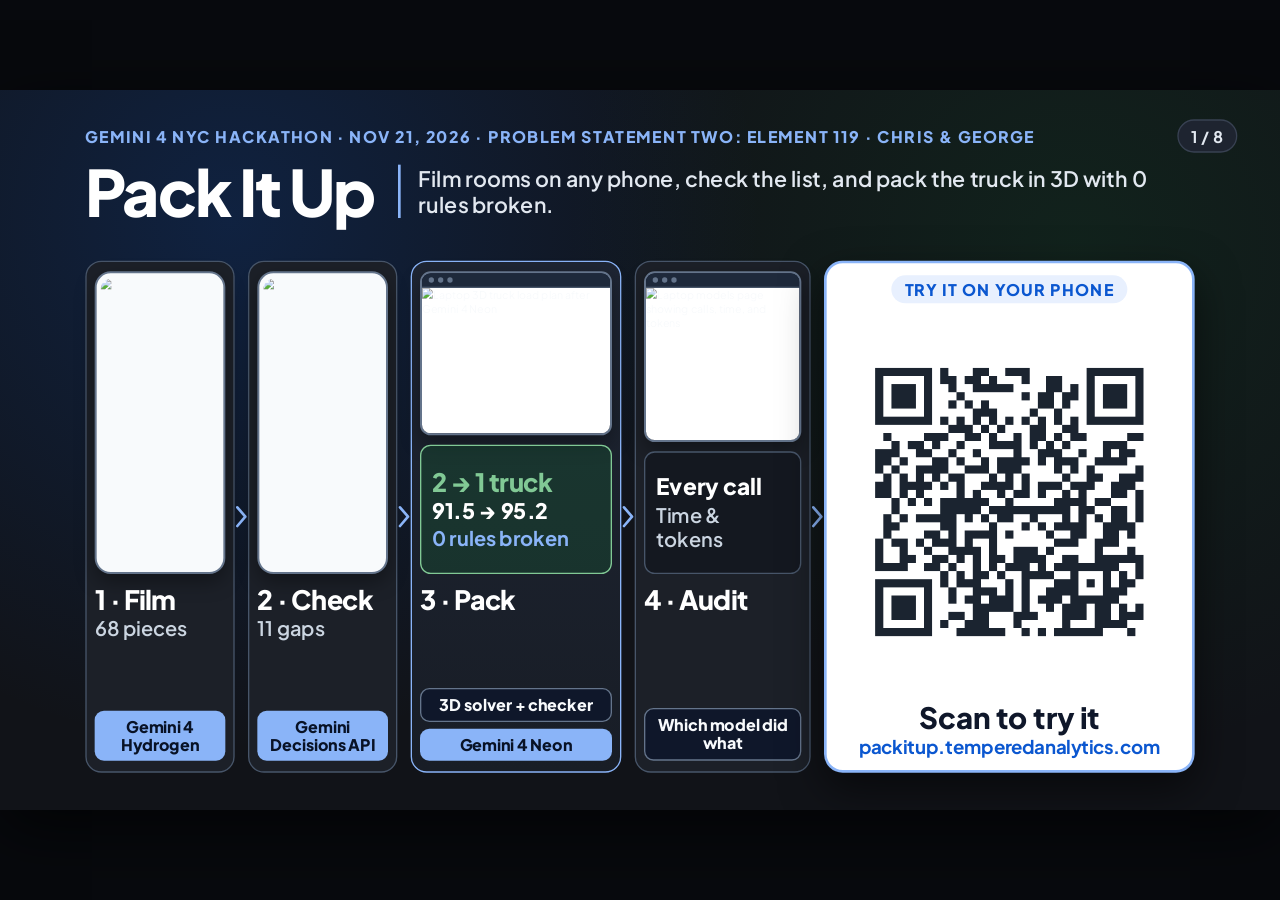
==== commit 45109fcf: "Slides: cover is now a visual summary of the app (Gemini 4 Carbon revise); slides 2-8 unchanged Co-A" ====
--- a/frontend/slides/index.html
+++ b/frontend/slides/index.html
@@ -1,6 +1,7 @@
 <!DOCTYPE html>
+<!-- Generated by Gemini 4 Carbon (job `slides`, backend/llm/models.toml) on 2026-11-21 17:23 from scripts/slides/brief.md and prompt.md. Do not edit by hand: run python -m scripts.slides.build. -->
+<!-- Generated by Gemini 4 Carbon (job `slides`, backend/llm/models.toml) on 2026-11-21 17:20 from scripts/slides/brief.md and prompt.md. Do not edit by hand: run python -m scripts.slides.build. -->
 <!-- Generated by Gemini 4 Carbon (job `slides`, backend/llm/models.toml) on 2026-11-21 16:18 from scripts/slides/brief.md and prompt.md. Do not edit by hand: run python -m scripts.slides.build. -->
-<!-- Generated by Gemini 4 Carbon (job `slides`, backend/llm/models.toml) on 2026-11-21 16:13 from scripts/slides/brief.md and prompt.md. Do not edit by hand: run python -m scripts.slides.build. -->
 <html lang="en">
 <head>
 <meta charset="utf-8">
@@ -234,123 +235,347 @@
     color: #FFFFFF;
   }
 
-  /* ==================== SLIDE 1: COVER ==================== */
-  .cover-wrap {
+  /* ==================== SLIDE 1: VISUAL SUMMARY COVER (SCOPED) ==================== */
+  .slide[data-n="1"] {
+    padding: 56px 128px 56px 128px;
+    justify-content: space-between;
+  }
+
+  .slide[data-n="1"] .s1-header {
+    display: flex;
+    flex-direction: column;
+    gap: 10px;
+    width: 1664px;
+  }
+
+  .slide[data-n="1"] .s1-title-row {
+    display: flex;
+    align-items: center;
+    gap: 36px;
+  }
+
+  .slide[data-n="1"] .s1-title {
+    font-size: 96px;
+    font-weight: 800;
+    letter-spacing: -0.035em;
+    line-height: 0.98;
+    color: #FFFFFF;
+    white-space: nowrap;
+    flex-shrink: 0;
+  }
+
+  .slide[data-n="1"] .s1-promise {
+    font-size: 32px;
+    font-weight: 600;
+    line-height: 1.26;
+    color: #E2E8F0;
+    border-left: 4px solid var(--sky);
+    padding-left: 26px;
+    max-width: 1140px;
+  }
+
+  .slide[data-n="1"] .s1-flow {
+    width: 1664px;
+    height: 768px;
+    display: flex;
+    align-items: stretch;
+    justify-content: space-between;
+  }
+
+  .slide[data-n="1"] .s1-arrow {
+    width: 20px;
+    flex-shrink: 0;
+    display: flex;
+    align-items: center;
+    justify-content: center;
+    color: var(--sky);
+  }
+
+  .slide[data-n="1"] .s1-arrow svg {
+    width: 20px;
+    height: 36px;
+    display: block;
+  }
+
+  .slide[data-n="1"] .s1-step {
+    background: var(--dark-card);
+    border: 2px solid #475569;
+    border-radius: 24px;
+    padding: 14px 12px 16px 12px;
+    display: flex;
+    flex-direction: column;
+    flex-shrink: 0;
+  }
+
+  .slide[data-n="1"] .s1-step-phone {
+    width: 224px;
+  }
+
+  .slide[data-n="1"] .s1-step-pack {
+    width: 316px;
+    border-color: var(--sky);
+    background: linear-gradient(180deg, #1E2533 0%, #181D26 100%);
+  }
+
+  .slide[data-n="1"] .s1-step-audit {
+    width: 264px;
+  }
+
+  .slide[data-n="1"] .s1-visual {
+    height: 454px;
+    display: flex;
+    flex-direction: column;
+    justify-content: space-between;
+    align-items: center;
+    flex-shrink: 0;
+  }
+
+  .slide[data-n="1"] .s1-phone-outline {
+    width: 196px;
+    height: 454px;
+    background: #F8FAFC;
+    border: 3px solid #64748B;
+    border-radius: 24px;
+    padding: 8px 6px;
+    display: flex;
+    align-items: center;
+    justify-content: center;
+    overflow: hidden;
+    box-shadow: 0 12px 28px rgba(0, 0, 0, 0.35);
+  }
+
+  .slide[data-n="1"] .s1-phone-outline img {
+    width: 100%;
+    height: 100%;
+    object-fit: contain;
+    display: block;
+    border-radius: 16px;
+  }
+
+  .slide[data-n="1"] .s1-window {
+    width: 100%;
+    background: #0F172A;
+    border: 3px solid #64748B;
+    border-radius: 16px;
+    overflow: hidden;
+    display: flex;
+    flex-direction: column;
+    box-shadow: 0 12px 28px rgba(0, 0, 0, 0.35);
+  }
+
+  .slide[data-n="1"] .s1-window-pack {
+    height: 246px;
+  }
+
+  .slide[data-n="1"] .s1-window-audit {
+    height: 256px;
+  }
+
+  .slide[data-n="1"] .s1-window-bar {
+    height: 22px;
+    background: #1E293B;
+    border-bottom: 2px solid #475569;
+    display: flex;
+    align-items: center;
+    gap: 6px;
+    padding: 0 10px;
+    flex-shrink: 0;
+  }
+
+  .slide[data-n="1"] .s1-dot {
+    width: 8px;
+    height: 8px;
+    border-radius: 50%;
+    background: #64748B;
+  }
+
+  .slide[data-n="1"] .s1-window img {
+    width: 100%;
     flex: 1;
+    min-height: 0;
+    object-fit: cover;
+    object-position: top;
+    display: block;
+    background: #FFFFFF;
+  }
+
+  .slide[data-n="1"] .s1-pack-stat {
+    width: 100%;
+    height: 194px;
+    background: rgba(19, 115, 51, 0.24);
+    border: 2px solid var(--mint-bright);
+    border-radius: 16px;
+    padding: 14px 16px;
+    display: flex;
+    flex-direction: column;
+    justify-content: center;
+    gap: 6px;
+  }
+
+  .slide[data-n="1"] .s1-pack-big {
+    font-size: 38px;
+    font-weight: 800;
+    line-height: 1.05;
+    letter-spacing: -0.02em;
+    color: var(--mint-bright);
+  }
+
+  .slide[data-n="1"] .s1-pack-mid {
+    font-size: 32px;
+    font-weight: 800;
+    line-height: 1.12;
+    color: #FFFFFF;
+  }
+
+  .slide[data-n="1"] .s1-pack-sub {
+    font-size: 30px;
+    font-weight: 700;
+    line-height: 1.12;
+    color: var(--sky);
+  }
+
+  .slide[data-n="1"] .s1-audit-stat {
+    width: 100%;
+    height: 184px;
+    background: #141820;
+    border: 2px solid #475569;
+    border-radius: 16px;
+    padding: 14px 16px;
+    display: flex;
+    flex-direction: column;
+    justify-content: center;
+    gap: 6px;
+  }
+
+  .slide[data-n="1"] .s1-audit-big {
+    font-size: 34px;
+    font-weight: 800;
+    line-height: 1.12;
+    color: #FFFFFF;
+  }
+
+  .slide[data-n="1"] .s1-audit-sub {
+    font-size: 30px;
+    font-weight: 600;
+    line-height: 1.2;
+    color: #CBD5E1;
+  }
+
+  .slide[data-n="1"] .s1-caption {
+    flex: 1;
+    display: flex;
+    flex-direction: column;
+    justify-content: space-between;
+    padding-top: 16px;
+  }
+
+  .slide[data-n="1"] .s1-step-title {
+    font-size: 40px;
+    font-weight: 800;
+    line-height: 1.08;
+    letter-spacing: -0.02em;
+    color: #FFFFFF;
+  }
+
+  .slide[data-n="1"] .s1-step-note {
+    font-size: 30px;
+    font-weight: 600;
+    line-height: 1.2;
+    color: #CBD5E1;
+    margin-top: 4px;
+  }
+
+  .slide[data-n="1"] .s1-pills {
+    display: flex;
+    flex-direction: column;
+    gap: 10px;
+    margin-top: auto;
+  }
+
+  .slide[data-n="1"] .s1-pill {
+    width: 100%;
+    display: flex;
+    align-items: center;
+    justify-content: center;
+    text-align: center;
+    padding: 10px 10px;
+    border-radius: 14px;
+    font-size: 24px;
+    font-weight: 800;
+    line-height: 1.15;
+  }
+
+  .slide[data-n="1"] .s1-pill-gemini {
+    background: var(--sky);
+    color: #081226;
+  }
+
+  .slide[data-n="1"] .s1-pill-dark {
+    background: #0F172A;
+    color: #F8FAFC;
+    border: 2px solid #64748B;
+  }
+
+  .slide[data-n="1"] .s1-qr-card {
+    width: 556px;
+    flex-shrink: 0;
+    background: #FFFFFF;
+    border: 4px solid var(--sky);
+    border-radius: 28px;
+    padding: 18px 24px;
     display: flex;
     flex-direction: column;
     align-items: center;
     justify-content: space-between;
-  }
-
-  .cover-top {
     text-align: center;
-    max-width: 1580px;
-  }
-
-  .cover-title {
-    font-size: 120px;
-    font-weight: 800;
-    letter-spacing: -0.03em;
-    line-height: 1.0;
-    color: #FFFFFF;
-    margin: 8px 0 14px 0;
-  }
-
-  .cover-promise {
-    font-size: 34px;
-    font-weight: 500;
-    color: #E2E8F0;
-    line-height: 1.3;
-  }
-
-  .cover-stage {
-    width: 100%;
-    display: grid;
-    grid-template-columns: 1fr 600px 1fr;
-    gap: 44px;
-    align-items: center;
-    margin-top: 12px;
-  }
-
-  .cover-side-card {
-    background: var(--dark-card);
-    border: 2px solid var(--dark-border);
-    border-radius: 24px;
-    padding: 34px;
-    display: flex;
-    flex-direction: column;
-    gap: 18px;
-  }
-
-  .cover-side-title {
+    box-shadow: 0 24px 64px rgba(0, 0, 0, 0.55);
+  }
+
+  .slide[data-n="1"] .s1-qr-kicker {
     font-size: 24px;
     font-weight: 800;
     text-transform: uppercase;
     letter-spacing: 0.08em;
-    color: var(--sky);
-  }
-
-  .cover-side-body {
-    font-size: 30px;
-    font-weight: 500;
-    line-height: 1.35;
-    color: #F1F5F9;
-  }
-
-  .cover-side-meta {
-    font-size: 30px;
-    font-weight: 700;
-    color: #CBD5E1;
-    padding-top: 12px;
-    border-top: 2px solid var(--dark-border);
-  }
-
-  .cover-model-list {
-    display: flex;
-    flex-direction: column;
-    gap: 14px;
-  }
-
-  .cover-model-list .pill {
-    font-size: 28px;
-    padding: 10px 20px;
-  }
-
-  .cover-qr-hero {
-    background: #FFFFFF;
-    border: 4px solid var(--sky);
-    border-radius: 30px;
-    padding: 26px 30px 22px 30px;
-    display: flex;
-    flex-direction: column;
-    align-items: center;
-    text-align: center;
-    box-shadow: 0 24px 64px rgba(0, 0, 0, 0.55);
-  }
-
-  .cover-qr-hero img {
-    width: 540px;
-    height: 540px;
+    color: var(--cobalt);
+    background: var(--cobalt-soft);
+    padding: 6px 20px;
+    border-radius: 999px;
+  }
+
+  .slide[data-n="1"] .s1-qr-card img {
+    width: 500px;
+    height: 500px;
     object-fit: contain;
     display: block;
     background: #FFFFFF;
   }
 
-  .cover-qr-cta {
-    font-size: 36px;
-    font-weight: 800;
+  .slide[data-n="1"] .s1-qr-footer {
+    width: 100%;
+    display: flex;
+    flex-direction: column;
+    align-items: center;
+    gap: 4px;
+  }
+
+  .slide[data-n="1"] .s1-qr-cta {
+    font-size: 44px;
+    font-weight: 800;
+    line-height: 1.08;
     color: var(--ink);
-    margin-top: 12px;
-    line-height: 1.15;
-  }
-
-  .cover-qr-url {
+  }
+
+  .slide[data-n="1"] .s1-qr-url {
+    display: block;
+    max-width: 100%;
+    padding: 0 12px;
     font-size: 28px;
     font-weight: 700;
+    line-height: 1.2;
+    letter-spacing: -0.015em;
     color: var(--cobalt);
-    margin-top: 4px;
     text-decoration: none;
+    white-space: nowrap;
   }
 
   /* ==================== SLIDE 2: HOW IT WORKS ==================== */
@@ -823,34 +1048,121 @@
     <!-- SLIDE 1: COVER -->
     <section class="slide theme-dark active" data-n="1">
       <div class="slide-counter">1 / 8</div>
-      <div class="cover-wrap">
-        <div class="cover-top">
-          <div class="eyebrow">Gemini 4 NYC Hackathon · Nov 21, 2026 · Problem Statement Two: Element 119</div>
-          <h1 class="cover-title">Pack It Up</h1>
-          <p class="cover-promise">Film your rooms on any phone, list every item, and pack the right truck in 3D with 0 rules broken.</p>
-        </div>
-
-        <div class="cover-stage">
-          <div class="cover-side-card">
-            <div class="cover-side-title">Built for DIY movers</div>
-            <p class="cover-side-body">People moving themselves today guess truck size from bedroom counts. We pack every item against real moving rules.</p>
-            <div class="cover-side-meta">Chris &amp; George · Cerebral Valley × Google DeepMind</div>
-          </div>
-
-          <div class="cover-qr-hero">
-            <img src="qr.png" alt="QR code to open Pack It Up">
-            <div class="cover-qr-cta">Scan to try it</div>
-            <a class="cover-qr-url" href="https://packitup.temperedanalytics.com">https://packitup.temperedanalytics.com</a>
-          </div>
-
-          <div class="cover-side-card">
-            <div class="cover-side-title">Gemini stack inside</div>
-            <div class="cover-model-list">
-              <span class="pill pill-gemini">Gemini 4 Hydrogen</span>
-              <span class="pill pill-gemini">Gemini Decisions API</span>
-              <span class="pill pill-gemini">Gemini 4 Neon</span>
-              <span class="pill pill-gemini">Gemini 4 Carbon</span>
-            </div>
+
+      <header class="s1-header">
+        <div class="eyebrow">Gemini 4 NYC Hackathon · Nov 21, 2026 · Problem Statement Two: Element 119 · Chris &amp; George</div>
+        <div class="s1-title-row">
+          <h1 class="s1-title">Pack It Up</h1>
+          <p class="s1-promise">Film rooms on any phone, check the list, and pack the truck in 3D with 0 rules broken.</p>
+        </div>
+      </header>
+
+      <div class="s1-flow">
+        <!-- Step 1: Film -->
+        <article class="s1-step s1-step-phone">
+          <div class="s1-visual">
+            <div class="s1-phone-outline">
+              <img src="shots/capture.png" alt="Phone capture page with two rooms filmed">
+            </div>
+          </div>
+          <div class="s1-caption">
+            <div>
+              <h2 class="s1-step-title">1 · Film</h2>
+              <p class="s1-step-note">68 pieces</p>
+            </div>
+            <div class="s1-pills">
+              <span class="s1-pill s1-pill-gemini">Gemini 4 Hydrogen</span>
+            </div>
+          </div>
+        </article>
+
+        <div class="s1-arrow" aria-hidden="true">
+          <svg viewBox="0 0 20 36" fill="none"><path d="M4 4L16 18L4 32" stroke="currentColor" stroke-width="4" stroke-linecap="round" stroke-linejoin="round"/></svg>
+        </div>
+
+        <!-- Step 2: Check -->
+        <article class="s1-step s1-step-phone">
+          <div class="s1-visual">
+            <div class="s1-phone-outline">
+              <img src="shots/review_answers.png" alt="Phone review page with answered gap questions">
+            </div>
+          </div>
+          <div class="s1-caption">
+            <div>
+              <h2 class="s1-step-title">2 · Check</h2>
+              <p class="s1-step-note">11 gaps</p>
+            </div>
+            <div class="s1-pills">
+              <span class="s1-pill s1-pill-gemini">Gemini Decisions API</span>
+            </div>
+          </div>
+        </article>
+
+        <div class="s1-arrow" aria-hidden="true">
+          <svg viewBox="0 0 20 36" fill="none"><path d="M4 4L16 18L4 32" stroke="currentColor" stroke-width="4" stroke-linecap="round" stroke-linejoin="round"/></svg>
+        </div>
+
+        <!-- Step 3: Pack -->
+        <article class="s1-step s1-step-pack">
+          <div class="s1-visual">
+            <div class="s1-window s1-window-pack">
+              <div class="s1-window-bar"><span class="s1-dot"></span><span class="s1-dot"></span><span class="s1-dot"></span></div>
+              <img src="shots/plan_neon.png" alt="Laptop 3D truck load plan after Gemini 4 Neon">
+            </div>
+            <div class="s1-pack-stat">
+              <div class="s1-pack-big">2 → 1 truck</div>
+              <div class="s1-pack-mid">91.5 → 95.2</div>
+              <div class="s1-pack-sub">0 rules broken</div>
+            </div>
+          </div>
+          <div class="s1-caption">
+            <div>
+              <h2 class="s1-step-title">3 · Pack</h2>
+            </div>
+            <div class="s1-pills">
+              <span class="s1-pill s1-pill-dark">3D solver + checker</span>
+              <span class="s1-pill s1-pill-gemini">Gemini 4 Neon</span>
+            </div>
+          </div>
+        </article>
+
+        <div class="s1-arrow" aria-hidden="true">
+          <svg viewBox="0 0 20 36" fill="none"><path d="M4 4L16 18L4 32" stroke="currentColor" stroke-width="4" stroke-linecap="round" stroke-linejoin="round"/></svg>
+        </div>
+
+        <!-- Step 4: Audit -->
+        <article class="s1-step s1-step-audit">
+          <div class="s1-visual">
+            <div class="s1-window s1-window-audit">
+              <div class="s1-window-bar"><span class="s1-dot"></span><span class="s1-dot"></span><span class="s1-dot"></span></div>
+              <img src="shots/models.png" alt="Laptop models page showing calls, time, and tokens">
+            </div>
+            <div class="s1-audit-stat">
+              <div class="s1-audit-big">Every call</div>
+              <div class="s1-audit-sub">Time &amp; tokens</div>
+            </div>
+          </div>
+          <div class="s1-caption">
+            <div>
+              <h2 class="s1-step-title">4 · Audit</h2>
+            </div>
+            <div class="s1-pills">
+              <span class="s1-pill s1-pill-dark">Which model did what</span>
+            </div>
+          </div>
+        </article>
+
+        <div class="s1-arrow" aria-hidden="true">
+          <svg viewBox="0 0 20 36" fill="none"><path d="M4 4L16 18L4 32" stroke="currentColor" stroke-width="4" stroke-linecap="round" stroke-linejoin="round"/></svg>
+        </div>
+
+        <!-- Step 5: Large QR Card -->
+        <div class="s1-qr-card">
+          <div class="s1-qr-kicker">Try it on your phone</div>
+          <img src="qr.png" alt="QR code to open Pack It Up">
+          <div class="s1-qr-footer">
+            <div class="s1-qr-cta">Scan to try it</div>
+            <a class="s1-qr-url" href="https://packitup.temperedanalytics.com">packitup.temperedanalytics.com</a>
           </div>
         </div>
       </div>
